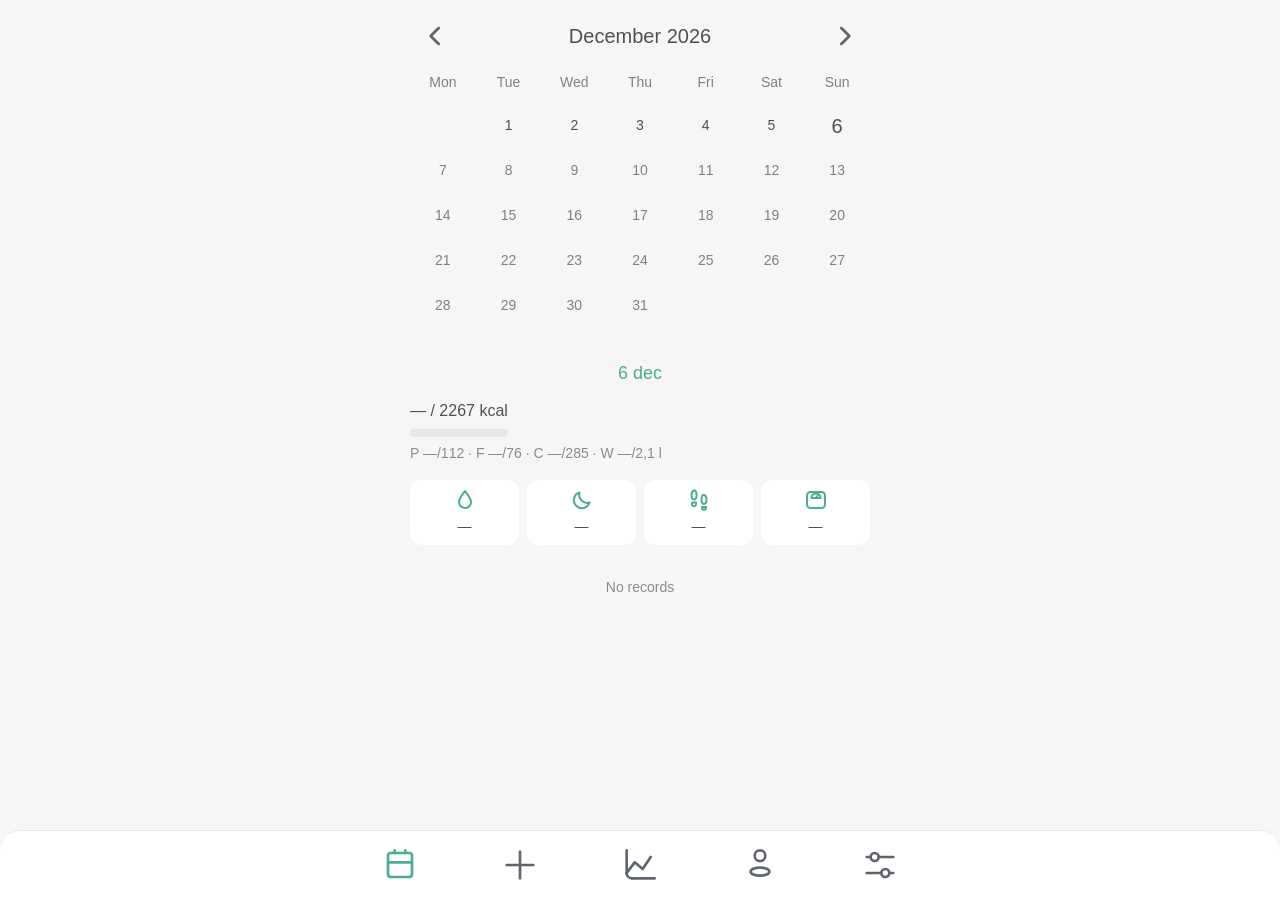
==== index.html @ 3c65315e "save results" ====
<!doctype html>
<html lang="ru">
<head>
    <meta charset="UTF-8"/>
    <meta name="viewport" content="width=device-width, initial-scale=1.0, shrink-to-fit=no, interactive-widget=resizes-content"/>
    <meta name="mobile-web-app-capable" content="yes"/>
    <meta name="theme-color" content="#f7f6f4" media="(prefers-color-scheme: light)"/>
    <meta name="theme-color" content="#2a2a2a" media="(prefers-color-scheme: dark)"/>
    <meta name="msapplication-config" content="none">

    <title data-i18n="appName">Food Diary</title>

    <link rel="manifest" href="manifest.webmanifest"/>
    <link rel="stylesheet" href="style.css"/>

    <link rel="icon" type="image/png" sizes="192x192" href="icons/icon-192.png">
    <link rel="icon" type="image/svg+xml" href="favicon.svg"/>
    <link rel="apple-touch-icon" href="icons/icon-192.png">
</head>
<body>

<!-- ==========================================================================
     ДНЕВНИК
     ========================================================================== -->

<section id="diary-page" class="width-500 safe">
    <div id="calendar"></div>
    <h3 id="chosen-day" class="accent center"></h3>
    <button id="day-summary" data-i18n-aria-label="dayDetails"></button>
    <div id="day-logs"></div>
    <div id="day-meals"></div>
</section>

<!-- ==========================================================================
     ПРИЕМ ПИЩИ
     ========================================================================== -->

<section id="meal-page" class="hidden">
    <div class="scroll">
        <div class="width-500 col gap-20 pad-20 cta-space">
            <header class="row gap-10">
                <button id="meal-date" class="tap" aria-haspopup="dialog" data-i18n-aria-label="selectDate"></button>
                <button id="meal-time" class="tap" aria-haspopup="dialog" data-i18n-aria-label="selectTime"></button>
                <button id="meal-type" class="tap" data-i18n-aria-label="mealTypeLabel"></button>
            </header>

            <div class="input-row">
                <div class="text-field">
                    <textarea id="meal-text" class="input" rows="1" maxlength="200" autocomplete="off"
                              data-i18n-placeholder="parsePlaceholder" data-i18n-aria-label="parsePlaceholder"></textarea>
                    <button id="clear-text" class="clear hidden" data-i18n-aria-label="clear">
                        <svg class="tool"><use href="sprite.svg#close"></use></svg>
                    </button>
                </div>
                <div class="input-actions">
                    <button id="icon-photo" class="icon-button needs-photos" data-i18n-aria-label="photo">
                        <svg class="tool"><use href="sprite.svg#camera"></use></svg>
                    </button>
                    <button id="icon-voice" class="icon-button" data-i18n-aria-label="voice">
                        <svg class="tool"><use href="sprite.svg#mic"></use></svg>
                    </button>
                    <button id="icon-search" class="icon-button" data-i18n-aria-label="search">
                        <svg class="tool"><use href="sprite.svg#search"></use></svg>
                    </button>
                    <button id="icon-star" class="icon-button" data-i18n-aria-label="favorites">
                        <svg class="tool"><use href="sprite.svg#star"></use></svg>
                    </button>
                </div>
                <input id="photo-input" type="file" accept="image/*" capture="environment" hidden>
            </div>
            <div id="meal-photo" class="photo hidden"></div>

            <div id="quick-picks" class="col gap-10"></div>
            <div id="meal-items" class="col gap-10"></div>

            <section id="meal-tags">
                <div class="row add">
                    <h3 data-i18n="tags"></h3>
                    <button id="edit-tags" class="right help small" data-i18n="change"></button>
                </div>
                <div id="tag-buttons" class="chips"></div>
            </section>

            <details id="note-block">
                <summary data-i18n="note"></summary>
                <textarea id="meal-note" class="input" maxlength="280" rows="3"
                          data-i18n-placeholder="notePlaceholder"></textarea>
            </details>

            <button id="meal-delete" class="red hidden" data-i18n="delete"></button>
        </div>
    </div>

    <button id="confirm" class="fab-round" disabled aria-label="">
        <svg><use href="sprite.svg#save"></use></svg>
    </button>
    <button id="cancel" class="fab-close" data-i18n-aria-label="close">
        <svg><use href="sprite.svg#cancel"></use></svg>
    </button>
</section>

<!-- ==========================================================================
     ПРОДУКТ / БЛЮДО / РЕЦЕПТ
     ========================================================================== -->

<section id="dish-page" class="hidden">
    <div class="scroll">
        <div class="width-500 col gap-20 pad-20 cta-space">
            <div class="segment" id="dish-kind" style="--n:3;--i:0">
                <button data-kind="product" class="active" data-i18n="kindProduct"></button>
                <button data-kind="dish" data-i18n="kindDish"></button>
                <button data-kind="recipe" data-i18n="kindRecipe"></button>
            </div>

            <input id="dish-name" class="input" maxlength="80" autocomplete="off"
                   data-i18n-placeholder="dishName" data-i18n-aria-label="dishName">

            <div class="segment" id="dish-basis" style="--n:2;--i:0">
                <button data-basis="100" class="active" data-i18n="per100g"></button>
                <button data-basis="serving" data-i18n="perServing"></button>
            </div>

            <div class="row gap-10">
                <label class="field">
                    <span class="label" data-i18n="servingGrams"></span>
                    <input id="dish-serving-grams" class="input mono" inputmode="numeric" placeholder="100">
                </label>
                <label class="field" id="dish-yield-field">
                    <span class="label" data-i18n="yieldGrams"></span>
                    <input id="dish-yield" class="input mono" inputmode="numeric">
                </label>
            </div>

            <div class="grid-4">
                <label class="field"><span class="label" data-i18n="kcal"></span><input id="dish-kcal" class="input mono" inputmode="decimal"></label>
                <label class="field"><span class="label" data-i18n="protein"></span><input id="dish-protein" class="input mono" inputmode="decimal"></label>
                <label class="field"><span class="label" data-i18n="fat"></span><input id="dish-fat" class="input mono" inputmode="decimal"></label>
                <label class="field"><span class="label" data-i18n="carbs"></span><input id="dish-carbs" class="input mono" inputmode="decimal"></label>
            </div>

            <button id="toggle-micro" class="left accent small"></button>
            <div id="dish-micro" class="col gap-10 hidden">
                <div class="grid-4">
                    <label class="field"><span class="label" data-i18n="fiber"></span><input id="dish-fiber" class="input mono" inputmode="decimal"></label>
                    <label class="field"><span class="label" data-i18n="sugar"></span><input id="dish-sugar" class="input mono" inputmode="decimal"></label>
                    <label class="field"><span class="label" data-i18n="freeSugar"></span><input id="dish-freeSugar" class="input mono" inputmode="decimal"></label>
                    <label class="field"><span class="label" data-i18n="salt"></span><input id="dish-salt" class="input mono" inputmode="decimal"></label>
                    <label class="field"><span class="label" data-i18n="satFat"></span><input id="dish-satFat" class="input mono" inputmode="decimal"></label>
                    <label class="field"><span class="label" data-i18n="transFat"></span><input id="dish-transFat" class="input mono" inputmode="decimal"></label>
                </div>
                <div id="dish-micro-source" class="small help"></div>
                <div class="small help" data-i18n="microPerServing"></div>
                <div id="dish-micro-bars"></div>
            </div>

            <div id="ingredients-block" class="col gap-10">
                <div class="row">
                    <h3 data-i18n="ingredients"></h3>
                    <button id="add-ingredient" class="right small accent" data-i18n="add"></button>
                </div>
                <div id="ingredients-list" class="col gap-10"></div>
                <div class="small help mono" id="ingredients-total"></div>
            </div>

            <div id="dish-tags" class="chips"></div>

            <div class="row gap-10 needs-photos">
                <button id="dish-photo-button" class="tap" data-i18n="photo"></button>
                <div id="dish-photo" class="photo hidden"></div>
                <input id="dish-photo-input" type="file" accept="image/*" hidden>
            </div>

            <button id="dish-archive" class="red hidden" data-i18n="delete"></button>
        </div>
    </div>

    <button id="dish-save" class="fab-primary" data-i18n="save" disabled></button>
    <button id="dish-cancel" class="fab-close" data-i18n-aria-label="cancel">
        <svg><use href="sprite.svg#cancel"></use></svg>
    </button>
</section>

<!-- ==========================================================================
     СТАТИСТИКА
     ========================================================================== -->

<section id="stats-page" class="width-500 pad-20 safe hidden">
    <div id="period">
        <div></div>
        <button data-i="0" data-i18n="day"></button>
        <button class="active" data-i="1" data-i18n="week"></button>
        <button data-i="2" data-i18n="month"></button>
    </div>

    <div id="range">
        <button type="button" data-add="-1" data-i18n-aria-label="previousPeriod">
            <svg><use href="sprite.svg#prev"></use></svg>
        </button>
        <span id="range-label"></span>
        <button type="button" data-add="1" data-i18n-aria-label="nextPeriod">
            <svg><use href="sprite.svg#next"></use></svg>
        </button>
    </div>

    <h2 class="group" data-i18n="overview"></h2>

    <div class="card">
        <h3><span data-i18n="kcal"></span> <span class="value help"></span></h3>
        <div class="chart" id="kcal-chart"></div>
    </div>

    <div class="card">
        <h3 data-i18n="macros"></h3>
        <div class="chart" id="macros-chart"></div>
    </div>

    <div class="card">
        <h3 data-i18n="balance"></h3>
        <div class="chart" id="balance-chart"></div>
    </div>

    <h2 class="group" data-i18n="distribution"></h2>

    <div class="card">
        <h3 data-i18n="mealType"></h3>
        <div class="chart" id="meal-type-chart"></div>
    </div>

    <div class="card">
        <h3 data-i18n="water"></h3>
        <div class="chart" id="water-chart"></div>
    </div>

    <div class="card">
        <h3 data-i18n="tagsKcal"></h3>
        <div class="chart" id="tags-kcal-chart"></div>
    </div>

    <div class="card">
        <h3 data-i18n="weekday"></h3>
        <div id="weekday-chart" class="col gap-10">
            <div class="small help" data-i18n="mealsCount"></div>
            <div class="chart" id="weekday-count"></div>
            <div class="small help" data-i18n="avgKcal"></div>
            <div class="chart" id="weekday-kcal"></div>
        </div>
    </div>

    <h2 class="group" data-i18n="quality"></h2>

    <div class="card">
        <h3><span data-i18n="health"></span> <span class="value help"></span></h3>
        <div class="chart" id="health-chart"></div>
    </div>

    <div class="card">
        <h3 data-i18n="streak"></h3>
        <div class="chart" id="streak-chart"></div>
    </div>

    <div class="card">
        <h3 data-i18n="nutrients"></h3>
        <div class="segment small-segment" id="nutrient-mode" style="--n:2;--i:0">
            <button data-mode="sum" class="active" data-i18n="sumMode"></button>
            <button data-mode="pct" data-i18n="percentMode"></button>
        </div>
        <div id="nutrient-chart" class="col gap-10">
            <div class="small help" data-i18n="fiber"></div>
            <div class="chart" id="nutrient-fiber"></div>
            <div class="small help" data-i18n="sugar"></div>
            <div class="chart" id="nutrient-sugar"></div>
            <div class="small help" data-i18n="salt"></div>
            <div class="chart" id="nutrient-salt"></div>
            <div class="small help" data-i18n="satFat"></div>
            <div class="chart" id="nutrient-satFat"></div>
        </div>
    </div>

    <h2 class="group" data-i18n="links"></h2>

    <div class="card">
        <h3><span data-i18n="weight"></span> <span class="value help"></span></h3>
        <div class="chart" id="weight-chart"></div>
    </div>

    <div class="card">
        <h3 data-i18n="weightVsKcal"></h3>
        <div class="segment small-segment" id="lag" style="--n:3;--i:0">
            <button data-lag="0" class="active" data-i18n="lag0"></button>
            <button data-lag="1" data-i18n="lag1"></button>
            <button data-lag="2" data-i18n="lag2"></button>
        </div>
        <div class="chart" id="weight-kcal-scatter"></div>
    </div>

    <div class="card">
        <h3 data-i18n="triggers"></h3>
        <div class="row gap-10">
            <div class="segment small-segment" id="trigger-x" style="--n:2;--i:0">
                <button data-x="sleep" class="active" data-i18n="xSleep"></button>
                <button data-x="steps" data-i18n="xSteps"></button>
            </div>
            <div class="segment small-segment" id="trigger-y" style="--n:2;--i:0">
                <button data-y="kcal" class="active" data-i18n="yKcal"></button>
                <button data-y="sugar" data-i18n="ySugar"></button>
            </div>
        </div>
        <div class="chart" id="trigger-scatter"></div>
    </div>

    <h2 class="group" data-i18n="rhythm"></h2>

    <div class="card">
        <h3 data-i18n="heatmap"></h3>
        <div class="chart" id="hour-heatmap"></div>
    </div>

    <h2 class="group" data-i18n="micro"></h2>

    <div class="card">
        <h3 data-i18n="micro"></h3>
        <div class="segment small-segment" id="micro-mode" style="--n:2;--i:0">
            <button data-mode="radar" class="active" data-i18n="radarMode"></button>
            <button data-mode="bars" data-i18n="barsMode"></button>
        </div>
        <div class="chart" id="micro-chart"></div>
    </div>
</section>

<!-- ==========================================================================
     ПРОФИЛЬ
     ========================================================================== -->

<section id="person-page" class="width-500 safe hidden">
    <br/>

    <button id="person" data-i18n-aria-label="person">
        <svg class="icon"><use href="sprite.svg#person"></use></svg>
        <span class="row gap-10"></span>
    </button>

    <div class="pad-20">
        <h3 data-i18n="goals"></h3>
        <div id="goals" class="col gap-8 small"></div>
    </div>
</section>

<section id="settings-page" class="width-500 safe hidden">
    <br/>
    <div class="pad-20">
        <h3 data-i18n="settings">Настройки</h3>
    </div>

    <a href="https://pay.cloudtips.ru/p/9e3a23d6" target="_blank" rel="noopener">
        <svg class="icon"><use href="sprite.svg#heart"></use></svg>
        <span data-i18n="support"></span>
    </a>

    <a href="mailto:yuzhakov.gleb@gmail.com?subject=FoodDiary">
        <svg class="icon"><use href="sprite.svg#chat"></use></svg>
        <span data-i18n="mailTo"></span>
    </a>

    <a href="privacy.html" target="_blank">
        <svg class="icon"><use href="sprite.svg#shield"></use></svg>
        <span data-i18n="privacy"></span>
    </a>

    <button id="export">
        <svg class="icon"><use href="sprite.svg#download"></use></svg>
        <span data-i18n="exportData"></span>
    </button>

    <button id="import">
        <svg class="icon"><use href="sprite.svg#upload"></use></svg>
        <span data-i18n="importData"></span>
    </button>
    <input id="import-input" type="file" accept="application/json,.json" hidden>

    <button id="reset">
        <svg class="icon"><use href="sprite.svg#reset"></use></svg>
        <span data-i18n="reset"></span>
    </button>
</section>

<!-- ==========================================================================
     ШТОРКИ
     ========================================================================== -->

<div id="overlay"></div>

<div id="search-sheet" class="sheet tall" role="dialog" aria-modal="true" data-i18n-aria-label="search">
    <div class="text-field">
        <input id="search-input" class="input" type="text" autocomplete="off" enterkeyhint="search"
               data-i18n-placeholder="searchPlaceholder" data-i18n-aria-label="search">
        <button id="search-clear" class="clear" data-i18n-aria-label="clear">
            <svg class="tool"><use href="sprite.svg#close"></use></svg>
        </button>
    </div>
    <div id="search-tabs" class="chips scroll-x"></div>
    <div id="search-results" class="sheet-scroll"></div>
    <footer>
        <button id="search-create" class="accent left"></button>
        <button id="search-cancel" class="right" data-i18n="cancel"></button>
    </footer>
</div>

<div id="portion-sheet" class="sheet" role="dialog" aria-modal="true" data-i18n-aria-label="portion">
    <h3 id="portion-title" class="center"></h3>
    <div id="portion-note" class="small red center"></div>
    <div class="big-field">
        <input id="portion-grams" class="mono" inputmode="numeric" autocomplete="off" data-i18n-aria-label="grams">
        <span data-i18n="g"></span>
    </div>
    <div id="portion-quick" class="chips center"></div>
    <div id="portion-info" class="col gap-8"></div>
    <div class="chips center">
        <button id="portion-replace" class="tap" data-i18n="replaceProduct"></button>
        <button id="portion-create" class="tap" data-i18n="createProduct"></button>
        <button id="portion-delete" class="tap red" data-i18n="delete"></button>
    </div>
    <button id="portion-confirm-item" class="tap wide" data-i18n="confirmItem"></button>
    <footer>
        <button id="portion-confirm" class="accent right" data-i18n="save"></button>
    </footer>
</div>

<div id="tags-sheet" class="sheet" role="dialog" aria-modal="true" data-i18n-aria-label="tags">
    <div class="row">
        <input id="tag" type="text" class="input" maxlength="24" autocomplete="off"
               data-i18n-placeholder="newTag" data-i18n-aria-label="newTag">
        <button id="create-tag" class="small accent pad-10" data-i18n="add"></button>
    </div>

    <div data-i18n="tagActions" class="small help pad-10"></div>
    <div id="tag-actions" class="chips"></div>

    <footer>
        <button id="close-tags" class="right" data-i18n="cancel"></button>
        <button id="apply-tags" class="accent">OK</button>
    </footer>
</div>

<div id="when-picker" class="sheet" role="dialog" aria-modal="true" data-i18n-aria-label="selectTime">
    <header id="watch">
        <button id="day" class="tap"></button>
        <button id="hour" class="tap"></button>

        <svg id="colon" viewBox="0 0 6 24" width="6" height="24" aria-hidden="true">
            <circle cx="3" cy="8" r="1" stroke="var(--text)" fill="none"/>
            <circle cx="3" cy="16" r="1" stroke="var(--text)" fill="none"/>
        </svg>

        <button id="minute" class="tap"></button>
    </header>

    <div id="clock">
        <div id="white"></div>
        <div id="black"></div>
        <div id="center"></div>
        <div id="line"></div>
        <div id="hand"></div>
    </div>

    <div id="when-calendar">
        <div class="days"></div>
        <div class="days" id="when-days"></div>
    </div>

    <footer>
        <button id="when-prev" data-i18n-aria-label="previous">
            <svg><use href="sprite.svg#prev"></use></svg>
        </button>

        <button id="when-next" data-i18n-aria-label="next">
            <svg><use href="sprite.svg#next"></use></svg>
        </button>

        <button id="close-when" class="right" data-i18n="cancel"></button>
        <button id="apply-when" class="accent">OK</button>
    </footer>
</div>

<div id="person-picker" class="sheet" role="dialog" aria-modal="true" data-i18n-aria-label="person">
    <form id="profile" novalidate autocomplete="off" onsubmit="return false">
        <div class="row gap-15">
            <div class="field grow">
                <label class="label" for="birthdate" data-i18n="birthdate"></label>
                <input class="input mono" id="birthdate" name="birthdate" type="text" inputmode="numeric"
                       autocomplete="off" autocapitalize="off" placeholder="31.12.2000" spellcheck="false" maxlength="10">
            </div>
            <div class="field grow">
                <label class="label" data-i18n="sex"></label>
                <div class="segment" id="sex" style="--n:2;--i:0">
                    <button type="button" data-sex="female" class="active" data-i18n="female"></button>
                    <button type="button" data-sex="male" data-i18n="male"></button>
                </div>
            </div>
        </div>

        <div class="row gap-15">
            <div class="field grow">
                <label class="label" for="height" data-i18n="height"></label>
                <div class="unit-field">
                    <input class="input mono" id="height" type="text" inputmode="numeric" placeholder="175" maxlength="3">
                    <span class="unit" data-i18n="cm"></span>
                </div>
            </div>
            <div class="field grow">
                <label class="label" for="weight" data-i18n="weight"></label>
                <div class="unit-field">
                    <input class="input mono" id="weight" type="text" inputmode="decimal" placeholder="70" maxlength="5">
                    <span class="unit" data-i18n="kg"></span>
                </div>
            </div>
        </div>

        <div class="field">
            <label class="label" data-i18n="activity"></label>
            <div class="segment" id="activity" style="--n:5;--i:1">
                <button type="button" data-activity="1.2" data-i18n="activityLevels.0"></button>
                <button type="button" data-activity="1.375" class="active" data-i18n="activityLevels.1"></button>
                <button type="button" data-activity="1.55" data-i18n="activityLevels.2"></button>
                <button type="button" data-activity="1.725" data-i18n="activityLevels.3"></button>
                <button type="button" data-activity="1.9" data-i18n="activityLevels.4"></button>
            </div>
        </div>

        <div class="field">
            <label class="label" data-i18n="goal"></label>
            <div class="segment" id="goal" style="--n:3;--i:1">
                <button type="button" data-goal="lose" data-i18n="lose"></button>
                <button type="button" data-goal="maintain" class="active" data-i18n="maintain"></button>
                <button type="button" data-goal="gain" data-i18n="gain"></button>
            </div>
        </div>
    </form>

    <footer>
        <button id="close-person" class="right" data-i18n="cancel"></button>
        <button id="apply-person" class="accent">OK</button>
    </footer>
</div>

<div id="stats-sheet" class="sheet tall" role="dialog" aria-modal="true" data-i18n-aria-label="dayDetails">
    <h3 id="stats-sheet-title" class="center"></h3>
    <div class="sheet-scroll col gap-20">
        <div id="day-rings"></div>
        <div>
            <h3 data-i18n="micronutrients"></h3>
            <div id="day-micro" class="h-list"></div>
        </div>
        <div>
            <h3 data-i18n="mealsTitle"></h3>
            <div id="day-meal-shares" class="col gap-8"></div>
        </div>
    </div>
</div>

<div id="log-sheet" class="sheet" role="dialog" aria-modal="true">
    <h3 id="log-title" class="center"></h3>
    <div class="big-field">
        <input id="log-value" class="mono" inputmode="decimal" autocomplete="off" data-i18n-aria-label="value">
        <span id="log-unit"></span>
    </div>
    <div id="log-quick" class="chips center"></div>
    <footer>
        <button id="close-log" class="right" data-i18n="cancel"></button>
        <button id="apply-log" class="accent">OK</button>
    </footer>
</div>

<div class="hidden">
    <div id="calendars"></div>
</div>

<nav id="nav-bar" data-i18n-aria-label="mainNavigation">
    <div id="nav">
        <button id="nav-diary" data-page="diary" class="pad-10 active" data-i18n-aria-label="diary" aria-current="page">
            <svg><use href="sprite.svg#diary"></use></svg>
        </button>

        <button id="add-meal" data-page="meal" class="pad-10" data-i18n-aria-label="addMeal">
            <svg><use href="sprite.svg#plus"></use></svg>
        </button>

        <button id="nav-stats" data-page="stats" class="pad-10" data-i18n-aria-label="stats">
            <svg><use href="sprite.svg#stats"></use></svg>
        </button>

        <button id="nav-person" data-page="person" class="pad-10" data-i18n-aria-label="person">
            <svg><use href="sprite.svg#person"></use></svg>
        </button>

        <button id="nav-settings" data-page="settings" class="pad-10" data-i18n-aria-label="settings">
            <svg><use href="sprite.svg#settings"></use></svg>
        </button>
    </div>
</nav>

<div id="modal" hidden>
    <div class="dialog" role="dialog" aria-modal="true">
        <p id="question"></p>
        <div class="actions">
            <button id="modal-yes"></button>
            <button id="modal-no" data-i18n="no"></button>
        </div>
    </div>
</div>

<div id="chart-tip" role="tooltip" hidden></div>

<script>window.PHOTO_API_URL = '';</script>
<script src="foods.js"></script>
<script src="data.js"></script>
<script src="script.js"></script>

<script>
    if (navigator.serviceWorker) {
        // Перезагрузка только при обновлении, а не при первой установке
        const hadController = !!navigator.serviceWorker.controller;
        navigator.serviceWorker
            .register("sw.js", {
                scope: "./",
                updateViaCache: "none"
            })
            .then((reg) => {
                reg.update();
                if (reg.waiting) {
                    reg.waiting.postMessage("skipWaiting");
                }
                navigator.serviceWorker.addEventListener(
                    "controllerchange",
                    () => hadController && window.location.reload()
                );
            });
    }
</script>

</body>
</html>
---- style.css ----
/* ==========================================================================
   1. ПЕРЕМЕННЫЕ
   ========================================================================== */

:root {
  --bg: #f7f6f4;
  --text: #4d5156;
  --head: white;
  --icon: #5f646e;
  --line: #e7e7e7;
  --fade: #f2f1ef;
  --help: #8b8b8b;

  --green: #4aaf8c;
  --blue: #7a82da;
  --red: #c97b72;
  --yellow: #c9a84c;

  --accent: #4aaf8c;
  --radius: 12px;

  /* Категориальная палитра графиков (проверена валидатором) */
  --c1: #c9a84c;
  --c2: #7a82da;
  --c3: #4aaf8c;
  --c4: #d0675a;

  --macro-kcal: var(--accent);
  --macro-p: var(--c1);
  --macro-f: var(--c2);
  --macro-c: var(--c3);

  --health-low: #d0675a;
  --health-mid: #c9a84c;
  --health-high: #4aaf8c;

  /* Состояния */
  --count: 0;
  --total: 1;
}

@media (prefers-color-scheme: dark) {
  :root {
    --bg: #2a2a2a;
    --text: #c8c8c8;
    --head: #333333;
    --icon: #bcb6a6;
    --line: #444444;
    --fade: #2d2d2d;
    --help: #838282;

    --accent: #c9a84c;

    --c1: #a88a36;
    --c2: #7a82da;
    --c3: #3d9a78;
    --c4: #d0675a;

    --health-low: #d0675a;
    --health-mid: #a88a36;
    --health-high: #3d9a78;
  }
}

/* ==========================================================================
   2. СБРОС И БАЗА
   ========================================================================== */

* {
  margin: 0;
  padding: 0;
  box-sizing: border-box;
  border: none;
  font-family:
    -apple-system, BlinkMacSystemFont, "Segoe UI", Roboto, Helvetica, Arial,
    sans-serif;
  font-size: 18px;
  font-weight: 400;
  line-height: 1.5;
  color: var(--text);
  user-select: none;
  -webkit-tap-highlight-color: transparent;
}

html,
body {
  margin: 0;
  padding: 0;
  min-height: 100%;
  background: var(--bg);
  color: var(--text);
  overscroll-behavior: none;
  touch-action: pan-y;
}

button,
input,
textarea {
  font: inherit;
  background-color: inherit;
}

button {
  border: 0;
  line-height: 0;
  background: none;
  color: inherit;
  cursor: pointer;
  -webkit-tap-highlight-color: transparent;
}

button:disabled {
  cursor: default;
}

a,
li {
  cursor: pointer;
}

a {
  outline: none;
  text-decoration: none;
}

svg {
  background: transparent;
  stroke-width: 2;
  fill: none;
  stroke-linecap: round;
  stroke-linejoin: round;
  stroke: var(--icon);
  cursor: pointer;
}

input {
  padding: 10px;
}

input,
select,
textarea {
  width: fit-content;
  outline: none;
  vertical-align: middle;
  user-select: text;
}

:focus-visible {
  outline: 2px solid var(--accent);
  outline-offset: 2px;
}

/* ==========================================================================
   3. УТИЛИТЫ
   ========================================================================== */

.hidden {
  display: none !important;
}

body:not(.photos) .needs-photos {
  display: none !important;
}

/* Типографика */
.gray {
  color: gray;
}
.small {
  font-size: 14px;
}
.big {
  font-size: 20px !important;
}
.mono {
  font-variant-numeric: tabular-nums;
}
.accent {
  color: var(--accent);
}
.help {
  color: var(--help);
}
.red {
  color: var(--red);
  border-color: var(--red);
  stroke: var(--red);
}

.small * {
  font-size: inherit;
}

/* Выравнивание */
.center {
  align-content: center;
  text-align: center;
  justify-content: center;
}

.left {
  text-align: left;
}
.right {
  margin-left: auto;
}
.grow {
  flex: 1;
  min-width: 0;
}

/* Раскладка */
.col {
  display: flex;
  flex-direction: column;
}

.row {
  display: flex;
  flex-direction: row;
  align-items: center;
  width: 100%;
}

.between {
  justify-content: space-between;
}

/* Отступы / зазоры */
.gap-8 {
  gap: 8px;
}
.gap-10 {
  gap: 10px;
}
.gap-15 {
  gap: 15px;
}
.gap-20 {
  gap: 20px;
}

.pad-10 {
  padding: 10px;
}
.pad-20 {
  padding: 20px;
}

.safe {
  padding-bottom: calc(78px + env(safe-area-inset-bottom));
}

.cta-space {
  padding-bottom: calc(100px + env(safe-area-inset-bottom));
}

/* Контейнеры */
.width-500 {
  max-width: 500px;
  width: 100%;
  margin: 0 auto;
  position: relative;
}

/* Инлайновые метки (счетчики на иконках) */
small {
  position: absolute;
  top: -3px;
  right: -3px;
  font-size: 12px;
  color: gray;
}

i {
  position: absolute;
  left: 50%;
  top: 50%;
  transform: translate(-50%, -50%);
  border-radius: 50%;
  opacity: 0.7;
  z-index: 0;
}

/* ==========================================================================
   4. ОБЩИЕ КОМПОНЕНТЫ
   ========================================================================== */

/* Иконки */
button svg {
  width: 32px;
  min-width: 32px;
  height: 32px;
}

button svg.tool,
.tool {
  width: 24px;
  min-width: 24px;
  height: 24px;
}
.icon {
  width: 30px;
  min-width: 30px;
  height: 30px;
  stroke: gray;
}

.icon-button {
  padding: 8px;
  border-radius: 50%;
}

.starred {
  fill: var(--yellow);
  stroke: var(--yellow);
}

/* Кнопки-таблетки */
.tap {
  padding: 0 12px;
  min-height: 50px;
  border-radius: 20px;
  vertical-align: middle;
  line-height: 1.3;
  color: var(--accent);
  border: 2px solid var(--accent);
}

.tap * {
  color: inherit;
}

.tap.selected {
  background: var(--accent);
  color: var(--bg);
}

.tap.selected .help {
  color: var(--bg);
  opacity: 0.8;
}

.tap.red {
  color: var(--red);
  border-color: var(--red);
}

.tap.wide {
  width: 100%;
}

.chip {
  min-height: 38px;
  border-radius: 19px;
  font-size: 15px;
}

.chip span {
  font-size: 13px;
  margin-left: 4px;
}

.chips {
  display: flex;
  flex-wrap: wrap;
  gap: 8px;
}

.chips.center {
  justify-content: center;
}

.scroll-x {
  flex-wrap: nowrap;
  overflow-x: auto;
  scrollbar-width: none;
}

.scroll-x::-webkit-scrollbar {
  display: none;
}
.scroll-x > * {
  flex: 0 0 auto;
}

/* Сегмент */
.segment {
  position: relative;
  display: grid;
  grid-template-columns: repeat(var(--n), minmax(0, 1fr));
  gap: 4px;
  padding: 4px;
  background: var(--head);
  border-radius: var(--radius);
  --n: 2;
  --i: 0;
}

.segment::before {
  content: "";
  position: absolute;
  inset: 4px auto 4px 4px;
  width: calc((100% - 8px - (var(--n) - 1) * 4px) / var(--n));
  border-radius: 9px;
  background: var(--accent);
  transform: translateX(calc(var(--i) * (100% + 4px)));
  transition: transform 0.25s;
}

.segment button {
  position: relative;
  z-index: 1;
  flex: 1;
  min-width: 0;
  min-height: 40px;
  padding: 0 4px;
  border-radius: 9px;
  font-size: 15px;
  line-height: 1.2;
  white-space: nowrap;
  overflow: hidden;
  text-overflow: ellipsis;
  transition: color 0.25s;
}

.segment button.active {
  color: var(--bg);
}

.small-segment {
  width: fit-content;
  max-width: 100%;
  margin-bottom: 10px;
  grid-template-columns: repeat(var(--n), 1fr);
}

.small-segment button {
  min-height: 32px;
  padding: 0 12px;
  font-size: 13px;
}

/* Заголовки */
h2 {
  width: 100%;
  padding: 10px 20px;
  font-size: 20px;
  justify-content: space-between;
}

h2 button {
  padding: 10px;
}
h3 {
  width: 100%;
}

/* Скролл-контейнер */
.scroll {
  display: flex;
  flex: 1;
  overflow-y: auto;
  scrollbar-width: none;
  -ms-overflow-style: none;
}

.scroll::-webkit-scrollbar {
  width: 0;
  height: 0;
}

/* Поля ввода */
.field {
  display: flex;
  flex-direction: column;
  gap: 4px;
  min-width: 0;
  flex: 1;
}

.label {
  font-size: 13px;
  color: var(--help);
}

.input {
  width: 100%;
  min-height: 48px;
  padding: 12px 14px;
  border: 1px solid var(--line);
  border-radius: var(--radius);
  background: var(--head);
  color: var(--text);
  font: inherit;
  outline: 0;
}

.input::placeholder {
  color: var(--help);
}
.input:focus {
  border-color: var(--accent);
}
.input[readonly]:not(:focus) {
  cursor: default;
}

.grid-4 .input,
.field .input.mono {
  font-size: 16px;
}

.text-field {
  position: relative;
  flex: 1;
  min-width: 0;
}

.text-field .input {
  padding-right: 40px;
}
.sheet .text-field {
  flex: none;
}

.clear {
  position: absolute;
  top: 50%;
  right: 6px;
  transform: translateY(-50%);
  padding: 6px;
}

.clear svg {
  stroke: var(--help);
}

.unit-field {
  position: relative;
}
.unit-field .input {
  padding-right: 40px;
}

.unit {
  position: absolute;
  top: 50%;
  right: 14px;
  transform: translateY(-50%);
  color: var(--help);
  font-size: 15px;
  pointer-events: none;
}

textarea.input {
  resize: vertical;
  font-size: 16px;
  margin-top: 10px;
}

.grid-4 {
  display: grid;
  grid-template-columns: repeat(4, 1fr);
  align-items: end;
  gap: 10px;
}

.big-field {
  display: flex;
  align-items: baseline;
  justify-content: center;
  gap: 8px;
}

.big-field input {
  width: 170px;
  padding: 4px;
  font-size: 44px;
  text-align: center;
  border-bottom: 2px solid var(--line);
}

.big-field input:focus {
  border-color: var(--accent);
}
.big-field span {
  color: var(--help);
}

/* Полоса полезности */
.healthbar {
  position: relative;
  height: 4px;
  width: 100%;
  border-radius: 2px;
  background: var(--line);
  overflow: hidden;
}

.healthbar::after {
  content: "";
  position: absolute;
  inset: 0 auto 0 0;
  width: calc(var(--score) * 1%);
  border-radius: 2px;
  background: var(--color);
}

/* Фото */
.photo {
  position: relative;
  width: 96px;
  height: 96px;
}

.photo img,
.photo-stub {
  width: 96px;
  height: 96px;
  object-fit: cover;
  border-radius: var(--radius);
  background: var(--fade);
}

.photo-stub {
  display: grid;
  place-items: center;
}

.photo-remove {
  position: absolute;
  top: -8px;
  right: -8px;
  width: 30px;
  height: 30px;
  border-radius: 50%;
  background: var(--head);
  border: 1px solid var(--line);
  display: grid;
  place-items: center;
}

.photo-remove svg {
  width: 16px;
  min-width: 16px;
  height: 16px;
}

/* CTA и закрытие */
.fab-primary {
  position: fixed;
  left: 50%;
  bottom: calc(14px + env(safe-area-inset-bottom));
  z-index: 2;
  width: min(460px, calc(100% - 40px));
  min-height: 52px;
  padding: 0 20px;
  transform: translateX(-50%);
  border-radius: 26px;
  background: var(--accent);
  color: var(--bg);
  font-size: 17px;
  line-height: 1.2;
  box-shadow: 0 4px 14px rgba(0, 0, 0, 0.12);
}

.fab-primary:disabled {
  opacity: 0.35;
  box-shadow: none;
}

.fab-round {
  position: fixed;
  right: 14px;
  bottom: calc(14px + env(safe-area-inset-bottom));
  z-index: 2;
  width: 56px;
  height: 56px;
  border-radius: 50%;
  background: rgba(128, 128, 128, 0.55);
  color: var(--bg);
  display: grid;
  place-items: center;
  box-shadow: 0 4px 14px rgba(0, 0, 0, 0.12);
}

.fab-round svg {
  width: 28px;
  height: 28px;
  stroke: var(--bg);
  stroke-width: 3;
}

.fab-round:disabled {
  opacity: 0.35;
  box-shadow: none;
}

.fab-close {
  position: fixed;
  top: 8px;
  right: 8px;
  z-index: 2;
  width: 50px;
  height: 50px;
  border-radius: 50%;
}

.fab-close svg {
  width: 24px;
  height: 24px;
  stroke-width: 3;
  stroke: var(--help);
}

/* Детали */
details summary {
  cursor: pointer;
  color: var(--help);
  font-size: 15px;
  list-style: none;
}

details summary::-webkit-details-marker {
  display: none;
}
details summary::before {
  content: "+ ";
}
details[open] summary::before {
  content: "− ";
}

/* ==========================================================================
   5. НИЖНЯЯ НАВИГАЦИЯ
   ========================================================================== */

nav {
  position: fixed;
  bottom: 0;
  width: 100%;
  height: calc(70px + env(safe-area-inset-bottom));
  padding: 8px max(12px, env(safe-area-inset-left))
    calc(8px + env(safe-area-inset-bottom));
  background: var(--head);
  border-radius: 20px 20px 0 0;
  border-top: 1px solid var(--line);
  backdrop-filter: blur(16px);
  z-index: 1;
}

nav > div {
  display: grid;
  grid-template-columns: repeat(5, 1fr);
  max-width: 600px;
  margin: 0 auto;
}

nav > div > button {
  padding: 10px;
}
.active > svg {
  stroke: var(--accent);
}

/* ==========================================================================
   6. ДНЕВНИК
   ========================================================================== */

#calendar {
  width: 100%;
  touch-action: pan-y;
  overflow-x: clip;
  overflow-y: visible;
}

#calendar h2 {
  text-align: center;
}

.calendar {
  height: 360px;
}

#calendars {
  display: flex;
  justify-content: space-between;
  gap: 30px;
  width: calc(300% + 60px);
  overflow-x: clip;
  overflow-y: visible;
  touch-action: pan-y;
  transition: none;
}

#calendars > div {
  flex: 0 0 var(--width);
  width: var(--width);
}

.days {
  display: grid;
  grid-template-columns: repeat(7, 1fr);
  justify-items: center;
  text-align: center;
  padding: 0 20px;
}

.days span {
  position: relative;
  z-index: 1;
  font-size: 14px;
}

.days > span {
  padding-bottom: 10px;
  color: gray;
}

.days > button {
  height: 45px;
  aspect-ratio: 1;
  padding: 5px;
  background: transparent;
  border-radius: 50%;
  position: relative;
  line-height: 1;
}

.days > button > span {
  position: relative;
  z-index: 1;
  font-size: 14px;
}

.days > button > small {
  top: auto;
  right: auto;
  bottom: -5px;
  left: 50%;
  z-index: 1;
  transform: translateX(-50%);
  font-size: 9px;
  color: var(--help);
}

.today {
  color: var(--accent);
}
.future {
  color: gray;
}

.days .selected {
  background: var(--accent) !important;
  color: var(--bg);
}

.empty {
  pointer-events: none;
  padding: 24px 0;
  text-align: center;
  color: var(--help);
  font-size: 13px;
}

/* Сводка дня */
#day-summary {
  display: flex;
  flex-direction: column;
  gap: 6px;
  width: 100%;
  padding: 12px 20px;
  line-height: 1.3;
  text-align: center;
}

.kcal-bar {
  display: flex;
  flex-direction: column-reverse;
  gap: 6px;
}

.kcal-bar .bar {
  height: 8px;
  border-radius: 4px;
  background: linear-gradient(
    to right,
    var(--accent) calc(var(--fill) * 100%),
    var(--line) calc(var(--fill) * 100%)
  );
}

.kcal-bar.over .bar {
  background: var(--red);
}

.kcal-bar .labels {
  font-size: 16px;
}

/* Журналы дня */
#day-logs {
  display: grid;
  grid-template-columns: repeat(4, 1fr);
  gap: 8px;
  padding: 4px 20px 12px;
}

.log-chip {
  display: flex;
  flex-direction: column;
  align-items: center;
  gap: 4px;
  padding: 8px 4px;
  border-radius: var(--radius);
  background: var(--head);
  line-height: 1.2;
}

.log-chip svg {
  stroke: var(--accent);
}

/* Список приемов */
#day-meals {
  display: flex;
  flex-direction: column;
}

.meal {
  display: flex;
  flex-direction: column;
  gap: 4px;
  width: 100%;
  padding: 12px 20px;
  text-align: left;
  line-height: 1.3;
  border-top: 1px solid var(--line);
}

.meal .row svg {
  stroke: var(--help);
}
.meal .items {
  overflow: hidden;
  text-overflow: ellipsis;
  white-space: nowrap;
}

.tags {
  display: flex;
  flex-wrap: wrap;
  column-gap: 10px;
}

/* ==========================================================================
   7. ПРИЕМ ПИЩИ И ПРОДУКТ
   ========================================================================== */

#meal-page,
#dish-page {
  min-height: 100dvh;
}

#meal-page header {
  padding-right: 50px;
}

#dish-kind {
  width: calc(100% - 48px);
}

#meal-page header .tap {
  font-size: 16px;
  min-height: 44px;
}

.input-row {
  display: flex;
  flex-direction: column;
  gap: 4px;
}

.input-actions {
  display: flex;
  justify-content: flex-end;
  gap: 2px;
}

#meal-text {
  resize: none;
  overflow: hidden;
  margin-top: 0;
  field-sizing: content;
}

.micro-chips {
  display: flex;
  flex-wrap: wrap;
  justify-content: center;
  gap: 4px;
}

.micro-chip {
  padding: 2px 8px;
  border-radius: 999px;
  background: var(--head);
  border: 1px solid var(--line);
  font-size: 13px;
  color: var(--text);
}

#icon-voice.listening svg {
  stroke: var(--red);
  animation: pulse 1s infinite;
}

@keyframes pulse {
  50% {
    opacity: 0.4;
  }
}

/* Карточки позиций */
.card-item {
  display: flex;
  flex-direction: column;
  gap: 6px;
  padding: 12px 14px;
  border-radius: var(--radius);
  background: var(--head);
  cursor: pointer;
  transition: box-shadow 0.2s;
}

.card-item .name {
  flex: 1;
  min-width: 0;
  overflow: hidden;
  text-overflow: ellipsis;
  white-space: nowrap;
}

.card-item.bad {
  box-shadow: inset 0 0 0 2px var(--red);
}
.card-item.flash {
  animation: flash 1s;
}

@keyframes flash {
  30% {
    box-shadow: inset 0 0 0 4px var(--red);
    background: var(--fade);
  }
}

.dot {
  width: 10px;
  min-width: 10px;
  height: 10px;
  border-radius: 50%;
  background: var(--dot);
}

.total {
  text-align: right;
  color: var(--help);
}

/* Теги */
.add {
  height: 32px;
  margin-bottom: 10px;
}

#edit-tags {
  line-height: 1.3;
}

/* Ингредиенты */
.ingredient {
  padding: 4px 0;
}

.ingredient .grams-input {
  width: 76px;
  min-height: 40px;
  padding: 6px 8px;
  text-align: right;
}

.ingredient .kcal {
  width: 72px;
  text-align: right;
}

#toggle-micro,
#add-ingredient,
#meal-delete,
#dish-archive {
  line-height: 1.3;
  padding: 6px 0;
}

#meal-delete,
#dish-archive {
  padding: 20px;
}

#dish-micro-bars .h-list {
  gap: 8px;
}

/* ==========================================================================
   8. НИЖНИЕ ШТОРКИ
   ========================================================================== */

.sheet {
  position: fixed;
  bottom: 0;
  left: 50%;
  z-index: 11;
  display: flex;
  flex-direction: column;
  gap: 12px;
  width: 100%;
  max-width: 560px;
  max-height: 90dvh;
  padding: 20px 16px max(10px, env(safe-area-inset-bottom));
  background: var(--bg);
  border-top: 1px solid var(--line);
  border-radius: 20px 20px 0 0;
  transform: translate(-50%, 100%);
  transition: transform 220ms;
  visibility: hidden;
}

.sheet.open {
  transform: translate(-50%, 0);
  visibility: visible;
}

.sheet.tall {
  height: 85dvh;
}

.sheet-scroll {
  flex: 1;
  min-height: 0;
  overflow-y: auto;
}

.sheet footer {
  display: flex;
  align-items: center;
  width: 100%;
}

.sheet footer button {
  padding: 14px 20px 18px;
  background: transparent;
  font-size: 16px;
  line-height: 1.2;
}

.sheet footer button.left {
  padding-left: 4px;
}

/* Поиск */
.result {
  display: flex;
  align-items: center;
  gap: 6px;
  padding: 10px 4px;
  border-bottom: 1px solid var(--line);
  cursor: pointer;
  line-height: 1.3;
}

.result .healthbar {
  margin-top: 6px;
  max-width: 160px;
}

/* Порция */
#portion-sheet h3 {
  padding-right: 0;
}

/* Теги */
#tag-actions {
  padding: 0 0 10px;
}

#create-tag {
  line-height: 1.2;
}

/* Пикер даты/времени */
#when-picker {
  height: 400px;
  align-items: center;
  font-variant-numeric: tabular-nums;
}

#when-prev,
#when-next {
  padding: 5px 10px;
}

#when-picker .days > button {
  height: 40px;
  font-size: 14px;
}

#when-calendar {
  width: 100%;
  max-width: 420px;
}

#watch {
  display: flex;
  align-items: center;
  gap: 10px;
  padding-bottom: 6px;
}

#watch button {
  font-size: 24px;
  line-height: 1;
  min-height: 44px;
}

#watch .selected {
  background: var(--accent);
  color: var(--bg);
}

#clock {
  position: relative;
  flex: 0 0 250px;
  width: 250px;
  height: 250px;
  background: var(--fade);
  border-radius: 50%;
  touch-action: none;
}

.tick {
  position: absolute;
  font: 14px sans-serif;
  transform: translate(-50%, -50%);
}

#white {
  position: absolute;
  inset: 0;
  z-index: 3;
  clip-path: circle(16px at 50% 50%);
  pointer-events: none;
}

#white .tick {
  color: var(--bg);
}

#hand {
  position: absolute;
  z-index: 2;
  width: 32px;
  height: 32px;
  background: var(--accent);
  border-radius: 50%;
  cursor: grab;
  touch-action: none;
}

#center {
  position: absolute;
  left: 50%;
  top: 50%;
  width: 8px;
  height: 8px;
  transform: translate(-50%, -50%);
  background: var(--accent);
  border-radius: 50%;
}

#line {
  position: absolute;
  left: 50%;
  top: calc(50% - 1px);
  width: 2px;
  height: 2px;
  background: var(--accent);
  transform-origin: 0 50%;
}

/* Профиль */
#profile {
  display: flex;
  flex-direction: column;
  gap: 18px;
  width: 100%;
}

#activity button {
  padding: 0 2px;
  font-size: 13px;
}

/* Детали дня */
#day-rings {
  display: grid;
  grid-template-columns: repeat(4, 1fr);
  gap: 8px;
}

.ring {
  position: relative;
  display: flex;
  flex-direction: column;
  align-items: center;
  gap: 4px;
}

.ring svg {
  width: 64px;
  height: 64px;
  cursor: default;
}

.ring .track {
  stroke: var(--line);
  stroke-width: 6;
}

.ring .fill {
  stroke-width: 6;
}

.ring-value {
  position: absolute;
  top: 20px;
  width: 64px;
  text-align: center;
  font-size: 14px;
}

.ring .small {
  line-height: 1.2;
  font-size: 12px;
}

#day-meal-shares .share {
  width: 44px;
  text-align: right;
}

/* ==========================================================================
   9. ОВЕРЛЕЙ
   ========================================================================== */

#overlay {
  position: fixed;
  inset: 0;
  z-index: 10;
  background: #0004;
  opacity: 0;
  visibility: hidden;
  transition: opacity 180ms;
}

#overlay.open {
  opacity: 1;
  visibility: visible;
}

/* ==========================================================================
   10. СТАТИСТИКА
   ========================================================================== */

/* Переключатель периода */
#period {
  position: relative;
  display: flex;
  width: 280px;
  height: 46px;
  padding: 6px;
  margin: 0 auto 16px;
  border-radius: 14px;
  background: var(--head);
  user-select: none;
  box-shadow: 0 1px 3px rgba(0, 0, 0, 0.06);
}

#period > div {
  position: absolute;
  top: 4px;
  left: 6px;
  width: calc((100% - 12px) / 3);
  height: 38px;
  border-radius: 10px;
  background: var(--accent);
  box-shadow: 0 1px 3px rgba(0, 0, 0, 0.12);
  transform: translateX(100%);
  transition: transform 0.2s ease;
}

#period > button {
  position: relative;
  z-index: 1;
  flex: 1;
  height: 34px;
  padding: 0;
  border: 0;
  background: transparent;
  color: var(--text);
  font: inherit;
  font-size: 16px;
  line-height: 1;
  cursor: pointer;
}

#period > button.active {
  color: var(--bg);
  transition: color 0.2s ease;
}

/* Стрелки диапазона */
#range {
  display: flex;
  align-items: center;
  justify-content: space-between;
  width: 260px;
  margin: 0 auto 8px;
  user-select: none;
}

#range button {
  flex: 0 0 auto;
  display: flex;
  align-items: center;
  justify-content: center;
  width: 32px;
  height: 32px;
  padding: 0 0 2px;
  border-radius: 8px;
}

#range button:active {
  transform: scale(0.94);
}

#range-label {
  display: flex;
  gap: 10px;
  color: var(--text);
  font-variant-numeric: tabular-nums;
}

#range-label span {
  font-size: 16px;
}

/* Группы и карточки */
h2.group {
  padding: 24px 0 8px;
  font-size: 13px;
  letter-spacing: 0.06em;
  text-transform: uppercase;
  color: var(--help);
}

.card {
  padding: 0 0 32px;
}

.card h3 {
  margin-bottom: 10px;
  font-size: 17px;
}

.card h3 span {
  font-size: inherit;
}
.card h3 .value {
  color: var(--help);
}

.chart {
  width: 100%;
}

.chart svg {
  display: block;
  overflow: visible;
  stroke: none;
  cursor: default;
}

.chart text {
  font-size: 11px;
  fill: var(--help);
  stroke: none;
}

.chart .tick {
  position: static;
  transform: none;
  font-family: inherit;
  font-size: 11px;
}

.chart .grid {
  stroke: var(--line);
  stroke-width: 1;
}

.chart .axis {
  stroke: var(--help);
  stroke-width: 1;
}

.chart .normal {
  stroke: var(--help);
  stroke-width: 1.5;
  stroke-dasharray: 4 4;
}

.chart .series {
  fill: none;
  stroke-width: 2;
}

.chart .series.thin {
  stroke-width: 1.5;
}
.chart .series.dash {
  stroke-dasharray: 5 4;
}

.chart .dot {
  stroke: var(--bg);
  stroke-width: 2;
}

.chart .hit {
  fill: transparent;
  stroke: none;
  cursor: pointer;
}

.chart rect.hit.hovered {
  fill: var(--text);
  fill-opacity: 0.05;
}
.chart circle.hit.hovered {
  stroke: var(--text);
  stroke-width: 1;
}

.chart .trend {
  stroke: var(--help);
  stroke-width: 1.5;
  stroke-dasharray: 5 4;
}

.chart .axis-label {
  font-size: 11px;
}

.chart .cell {
  cursor: pointer;
}
.chart .cell.zero {
  fill: var(--line);
  fill-opacity: 0.45;
}
.chart .cell.hovered {
  stroke: var(--text);
  stroke-width: 1;
}

.chart .grid-poly {
  fill: none;
  stroke: var(--line);
}

.chart .normal-poly {
  fill: none;
  stroke: var(--help);
  stroke-width: 1.5;
  stroke-dasharray: 4 4;
}

.chart .radar-shape {
  fill: var(--accent);
  fill-opacity: 0.12;
  stroke: var(--accent);
  stroke-width: 2;
}

/* Легенда */
.legend {
  display: flex;
  flex-wrap: wrap;
  gap: 6px 14px;
  padding-top: 8px;
}

.legend-item {
  display: flex;
  align-items: center;
  gap: 6px;
  font-size: 12px;
  color: var(--help);
}

.legend .key {
  position: static;
  transform: none;
  opacity: 1;
  border-radius: 2px;
}

.legend .key.rect {
  width: 10px;
  height: 10px;
  background: var(--color);
}
.legend .key.line {
  width: 14px;
  height: 2px;
  background: var(--color);
}
.legend .key.dash {
  width: 14px;
  height: 0;
  border-top: 2px dashed var(--color);
  border-radius: 0;
}

/* Подсказка */
#chart-tip {
  position: fixed;
  z-index: 20;
  min-width: 120px;
  padding: 8px 10px;
  border: 1px solid var(--line);
  border-radius: 8px;
  background: var(--head);
  box-shadow: 0 4px 14px rgba(0, 0, 0, 0.12);
  pointer-events: none;
}

#chart-tip[hidden] {
  display: none;
}

.tip-title {
  font-size: 12px;
  color: var(--help);
  padding-bottom: 2px;
}

.tip-row {
  display: flex;
  align-items: center;
  gap: 6px;
  font-size: 13px;
}

.tip-row * {
  font-size: 13px;
}

.tip-row i {
  position: static;
  transform: none;
  opacity: 1;
  width: 12px;
  height: 2px;
  border-radius: 1px;
  background: var(--color);
}

.tip-row b {
  font-weight: 600;
}
.tip-row span {
  color: var(--help);
}

/* KPI */
.kpi {
  display: flex;
  flex-direction: column;
  gap: 2px;
}

.kpi-value {
  font-size: 48px;
  font-weight: 600;
  line-height: 1.1;
}

/* Горизонтальные списки */
.h-list {
  display: flex;
  flex-direction: column;
  gap: 12px;
}

.h-col {
  display: flex;
  flex-direction: column;
  gap: 2px;
}

.h-label {
  overflow: hidden;
  white-space: normal;
  font-size: 13px;
  color: var(--help);
}

.h-value {
  position: relative;
  height: 16px;
  margin-right: 90px;
}

.h-bar {
  position: absolute;
  top: 0;
  left: 0;
  width: calc(var(--count) / var(--total) * 100%);
  height: 16px;
  min-width: 2px;
  border-radius: 2px 4px 4px 2px;
  overflow: hidden;
  background: var(--color);
}

.h-number {
  position: absolute;
  top: 0;
  left: calc(var(--count) / var(--total) * 100%);
  margin-left: 10px;
  font-size: 13px;
  line-height: 16px;
  white-space: nowrap;
  color: var(--text);
}

/* ==========================================================================
   11. СТРАНИЦА ПРОФИЛЯ
   ========================================================================== */

#person-page > button,
#person-page > a {
  display: flex;
  align-items: center;
  gap: 10px;
  width: 100%;
  padding: 10px 20px;
  line-height: 1.5;
  text-align: left;
}

#goals .row {
  line-height: 1.6;
}
#goals span {
  font-size: 15px;
}

#person-page h3 {
  margin-bottom: 6px;
}

#reset span {
  color: var(--red);
}

#settings-page > a,
#settings-page > button {
  display: flex;
  align-items: center;
  gap: 12px;
  width: calc(100% - 40px);
  margin: 0 20px;
  padding: 14px 0;
  line-height: 1.5;
  text-align: left;
  background: none;
  border: none;
  border-bottom: 1px solid var(--line);
  border-radius: 0;
  font-size: 16px;
  color: var(--text);
}

#settings-page > button:last-of-type {
  border-bottom: none;
}

#settings-page > a:active,
#settings-page > button:active {
  opacity: 0.5;
}

/* ==========================================================================
   12. МОДАЛЬНОЕ ОКНО
   ========================================================================== */

#modal {
  position: fixed;
  inset: 0;
  display: grid;
  place-items: center;
  z-index: 30;
  background: #0004;
}

#modal[hidden] {
  display: none;
}

.dialog {
  width: calc(100% - 40px);
  max-width: 420px;
  padding: 20px;
  border-radius: 12px;
  background: var(--bg);
  text-align: center;
}

.dialog p {
  margin: 0 0 20px;
}

.actions {
  display: flex;
  gap: 10px;
}

.actions button {
  flex: 1;
  padding: 20px;
  border-radius: 12px;
  line-height: 1.2;
}

#modal-yes {
  background: var(--accent);
  color: var(--bg);
}

#modal-no {
  background: var(--head);
  color: var(--text);
}
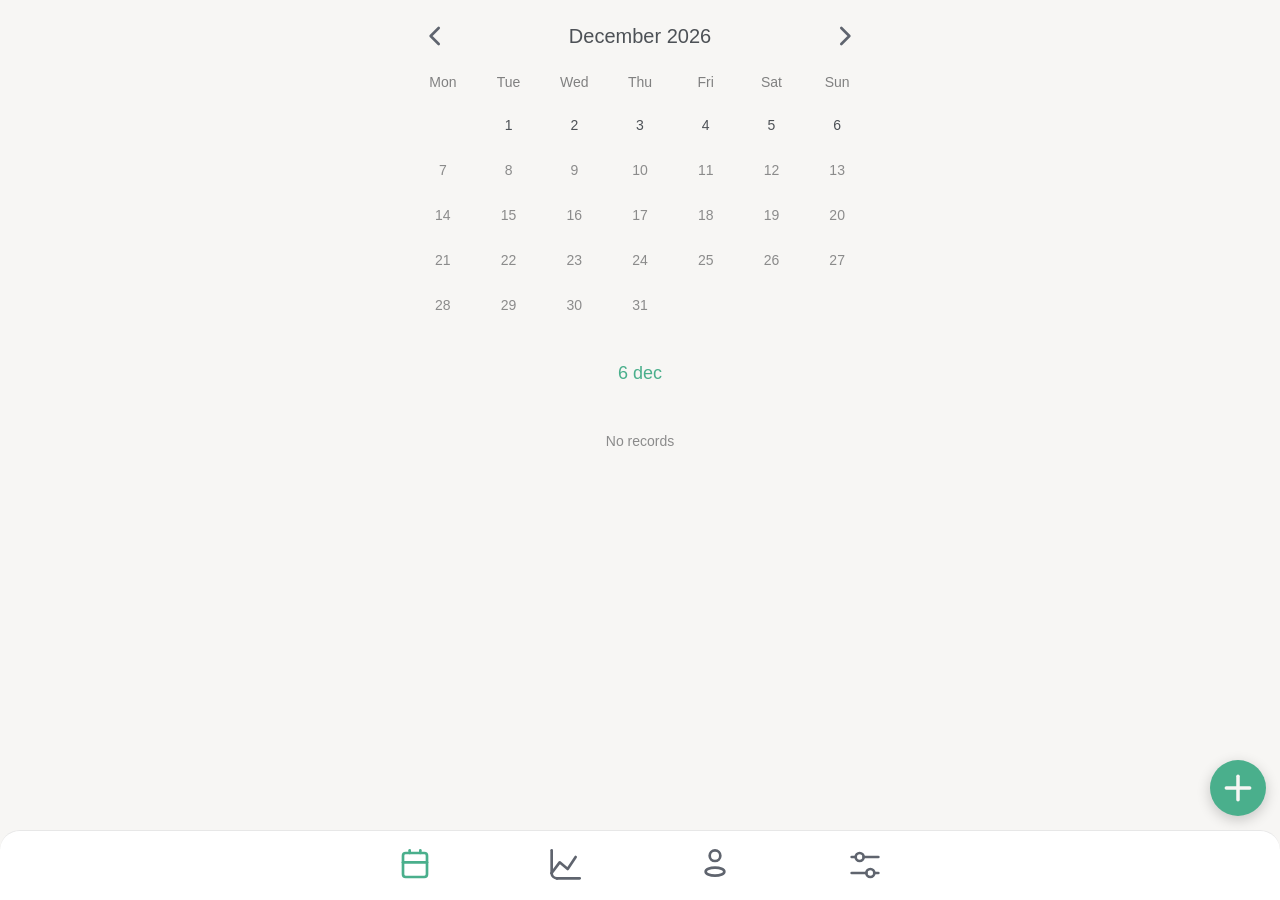
==== commit 7c2aef5a: "fix validate" ====
--- a/index.html
+++ b/index.html
@@ -27,8 +27,11 @@
     <div id="calendar"></div>
     <h3 id="chosen-day" class="accent center"></h3>
     <button id="day-summary" data-i18n-aria-label="dayDetails"></button>
-    <div id="day-logs"></div>
     <div id="day-meals"></div>
+
+    <button id="add-meal" class="fab-add" data-i18n-aria-label="addMeal">
+        <svg><use href="sprite.svg#plus"></use></svg>
+    </button>
 </section>
 
 <!-- ==========================================================================
@@ -210,7 +213,6 @@
     </div>
 
     <div class="card">
-        <h3 data-i18n="macros"></h3>
         <div class="chart" id="macros-chart"></div>
     </div>
 
@@ -319,10 +321,6 @@
 
     <div class="card">
         <h3 data-i18n="micro"></h3>
-        <div class="segment small-segment" id="micro-mode" style="--n:2;--i:0">
-            <button data-mode="radar" class="active" data-i18n="radarMode"></button>
-            <button data-mode="bars" data-i18n="barsMode"></button>
-        </div>
         <div class="chart" id="micro-chart"></div>
     </div>
 </section>
@@ -334,14 +332,132 @@
 <section id="person-page" class="width-500 safe hidden">
     <br/>
 
-    <button id="person" data-i18n-aria-label="person">
-        <svg class="icon"><use href="sprite.svg#person"></use></svg>
-        <span class="row gap-10"></span>
-    </button>
+    <form id="profile" class="pad-20 col gap-15" novalidate autocomplete="off" onsubmit="return false">
+        <div class="row gap-15">
+            <div class="field grow">
+                <label class="label" for="birthdate" data-i18n="birthdate"></label>
+                <input class="input mono" id="birthdate" name="birthdate" type="text" inputmode="numeric"
+                       autocomplete="off" autocapitalize="off" placeholder="31.12.2000" spellcheck="false" maxlength="10">
+            </div>
+            <div class="field grow">
+                <label class="label" data-i18n="sex"></label>
+                <div class="segment" id="sex" style="--n:2;--i:0">
+                    <button type="button" data-sex="female" class="active" data-i18n="female"></button>
+                    <button type="button" data-sex="male" data-i18n="male"></button>
+                </div>
+            </div>
+        </div>
+
+        <div class="row gap-15">
+            <div class="field grow">
+                <label class="label" for="height" data-i18n="height"></label>
+                <div class="unit-field">
+                    <input class="input mono" id="height" type="text" inputmode="numeric" placeholder="175" maxlength="3">
+                    <span class="unit" data-i18n="cm"></span>
+                </div>
+            </div>
+            <div class="field grow">
+                <label class="label" for="weight" data-i18n="weight"></label>
+                <div class="unit-field">
+                    <input class="input mono" id="weight" type="text" inputmode="decimal" placeholder="70" maxlength="5">
+                    <span class="unit" data-i18n="kg"></span>
+                </div>
+            </div>
+        </div>
+
+        <div class="field">
+            <label class="row gap-10" for="activity">
+                <span data-i18n="activity"></span> <span>—</span> <span id="activity-level"></span>
+            </label>
+            <input type="range" id="activity" min="1" max="2" step="0.025" value="1.375">
+        </div>
+
+        <div class="field">
+            <label class="label" data-i18n="goal"></label>
+            <div class="segment" id="goal" style="--n:3;--i:1">
+                <button type="button" data-goal="lose" data-i18n="lose"></button>
+                <button type="button" data-goal="maintain" class="active" data-i18n="maintain"></button>
+                <button type="button" data-goal="gain" data-i18n="gain"></button>
+            </div>
+        </div>
+
+        <div class="row gap-15">
+            <div class="field grow">
+                <label class="label" for="target-sleep" data-i18n="sleep"></label>
+                <div class="unit-field">
+                    <input class="input mono" id="target-sleep" type="text" inputmode="decimal" maxlength="4">
+                    <span class="unit" data-i18n="h"></span>
+                </div>
+            </div>
+            <div class="field grow">
+                <label class="label" for="target-steps" data-i18n="steps"></label>
+                <div class="unit-field">
+                    <input class="input mono" id="target-steps" type="text" inputmode="numeric" maxlength="6">
+                </div>
+            </div>
+        </div>
+
+        <div class="row gap-15">
+            <div class="field grow">
+                <label class="label" for="target-water" data-i18n="water"></label>
+                <div class="unit-field">
+                    <input class="input mono" id="target-water" type="text" inputmode="decimal" maxlength="4">
+                    <span class="unit" data-i18n="l"></span>
+                </div>
+            </div>
+            <div class="field grow">
+                <label class="label" for="target-weight" data-i18n="weight"></label>
+                <div class="unit-field">
+                    <input class="input mono" id="target-weight" type="text" inputmode="decimal" maxlength="5">
+                    <span class="unit" data-i18n="kg"></span>
+                </div>
+            </div>
+        </div>
+
+        <div class="field">
+            <label class="label" data-i18n="macros"></label>
+            <div class="row gap-15">
+                <div class="field grow">
+                    <label class="label" for="macro-protein" data-i18n="protein"></label>
+                    <div class="unit-field">
+                        <input class="input mono" id="macro-protein" type="text" inputmode="numeric" maxlength="3">
+                        <span class="unit">%</span>
+                    </div>
+                </div>
+                <div class="field grow">
+                    <label class="label" for="macro-fat" data-i18n="fat"></label>
+                    <div class="unit-field">
+                        <input class="input mono" id="macro-fat" type="text" inputmode="numeric" maxlength="3">
+                        <span class="unit">%</span>
+                    </div>
+                </div>
+                <div class="field grow">
+                    <label class="label" for="macro-carbs" data-i18n="carbs"></label>
+                    <div class="unit-field">
+                        <input class="input mono" id="macro-carbs" type="text" inputmode="numeric" maxlength="3">
+                        <span class="unit">%</span>
+                    </div>
+                </div>
+            </div>
+        </div>
+
+        <div class="grid-4">
+            <label class="field"><span class="label" data-i18n="kcal"></span><input id="goal-kcal" class="input mono" inputmode="numeric"></label>
+            <label class="field"><span class="label" data-i18n="protein"></span><input id="goal-protein" class="input mono" inputmode="decimal"></label>
+            <label class="field"><span class="label" data-i18n="fat"></span><input id="goal-fat" class="input mono" inputmode="decimal"></label>
+            <label class="field"><span class="label" data-i18n="carbs"></span><input id="goal-carbs" class="input mono" inputmode="decimal"></label>
+        </div>
+        <div class="grid-4">
+            <label class="field"><span class="label" data-i18n="fiber"></span><input id="goal-fiber" class="input mono" inputmode="decimal"></label>
+            <label class="field"><span class="label" data-i18n="sugar"></span><input id="goal-sugar" class="input mono" inputmode="decimal"></label>
+            <label class="field"><span class="label" data-i18n="salt"></span><input id="goal-salt" class="input mono" inputmode="decimal"></label>
+            <label class="field"><span class="label" data-i18n="satFat"></span><input id="goal-satfat" class="input mono" inputmode="decimal"></label>
+        </div>
+        <div class="small help" data-i18n="manualTargetsHint"></div>
+    </form>
 
     <div class="pad-20">
-        <h3 data-i18n="goals"></h3>
-        <div id="goals" class="col gap-8 small"></div>
+        <div id="log-rings" class="row gap-10"></div>
     </div>
 </section>
 
@@ -478,67 +594,6 @@
 
         <button id="close-when" class="right" data-i18n="cancel"></button>
         <button id="apply-when" class="accent">OK</button>
-    </footer>
-</div>
-
-<div id="person-picker" class="sheet" role="dialog" aria-modal="true" data-i18n-aria-label="person">
-    <form id="profile" novalidate autocomplete="off" onsubmit="return false">
-        <div class="row gap-15">
-            <div class="field grow">
-                <label class="label" for="birthdate" data-i18n="birthdate"></label>
-                <input class="input mono" id="birthdate" name="birthdate" type="text" inputmode="numeric"
-                       autocomplete="off" autocapitalize="off" placeholder="31.12.2000" spellcheck="false" maxlength="10">
-            </div>
-            <div class="field grow">
-                <label class="label" data-i18n="sex"></label>
-                <div class="segment" id="sex" style="--n:2;--i:0">
-                    <button type="button" data-sex="female" class="active" data-i18n="female"></button>
-                    <button type="button" data-sex="male" data-i18n="male"></button>
-                </div>
-            </div>
-        </div>
-
-        <div class="row gap-15">
-            <div class="field grow">
-                <label class="label" for="height" data-i18n="height"></label>
-                <div class="unit-field">
-                    <input class="input mono" id="height" type="text" inputmode="numeric" placeholder="175" maxlength="3">
-                    <span class="unit" data-i18n="cm"></span>
-                </div>
-            </div>
-            <div class="field grow">
-                <label class="label" for="weight" data-i18n="weight"></label>
-                <div class="unit-field">
-                    <input class="input mono" id="weight" type="text" inputmode="decimal" placeholder="70" maxlength="5">
-                    <span class="unit" data-i18n="kg"></span>
-                </div>
-            </div>
-        </div>
-
-        <div class="field">
-            <label class="label" data-i18n="activity"></label>
-            <div class="segment" id="activity" style="--n:5;--i:1">
-                <button type="button" data-activity="1.2" data-i18n="activityLevels.0"></button>
-                <button type="button" data-activity="1.375" class="active" data-i18n="activityLevels.1"></button>
-                <button type="button" data-activity="1.55" data-i18n="activityLevels.2"></button>
-                <button type="button" data-activity="1.725" data-i18n="activityLevels.3"></button>
-                <button type="button" data-activity="1.9" data-i18n="activityLevels.4"></button>
-            </div>
-        </div>
-
-        <div class="field">
-            <label class="label" data-i18n="goal"></label>
-            <div class="segment" id="goal" style="--n:3;--i:1">
-                <button type="button" data-goal="lose" data-i18n="lose"></button>
-                <button type="button" data-goal="maintain" class="active" data-i18n="maintain"></button>
-                <button type="button" data-goal="gain" data-i18n="gain"></button>
-            </div>
-        </div>
-    </form>
-
-    <footer>
-        <button id="close-person" class="right" data-i18n="cancel"></button>
-        <button id="apply-person" class="accent">OK</button>
     </footer>
 </div>
 
@@ -563,7 +618,6 @@
         <input id="log-value" class="mono" inputmode="decimal" autocomplete="off" data-i18n-aria-label="value">
         <span id="log-unit"></span>
     </div>
-    <div id="log-quick" class="chips center"></div>
     <footer>
         <button id="close-log" class="right" data-i18n="cancel"></button>
         <button id="apply-log" class="accent">OK</button>
@@ -578,10 +632,6 @@
     <div id="nav">
         <button id="nav-diary" data-page="diary" class="pad-10 active" data-i18n-aria-label="diary" aria-current="page">
             <svg><use href="sprite.svg#diary"></use></svg>
-        </button>
-
-        <button id="add-meal" data-page="meal" class="pad-10" data-i18n-aria-label="addMeal">
-            <svg><use href="sprite.svg#plus"></use></svg>
         </button>
 
         <button id="nav-stats" data-page="stats" class="pad-10" data-i18n-aria-label="stats">
--- a/style.css
+++ b/style.css
@@ -137,6 +137,50 @@
   padding: 10px;
 }
 
+/* Слайдер активности */
+input[type="range"] {
+  width: 100%;
+  height: 32px;
+  margin: 0;
+  padding: 0;
+  appearance: none;
+  background: transparent;
+  cursor: pointer;
+}
+
+input[type="range"]::-webkit-slider-runnable-track {
+  height: 6px;
+  border-radius: 3px;
+  background: var(--head);
+}
+
+input[type="range"]::-webkit-slider-thumb {
+  appearance: none;
+  width: 22px;
+  height: 22px;
+  margin-top: -9px;
+  border-radius: 50%;
+  background: var(--accent);
+  border: 2px solid var(--bg);
+  box-shadow: 0 1px 4px rgba(0, 0, 0, 0.2);
+}
+
+input[type="range"]::-moz-range-track {
+  height: 6px;
+  border-radius: 3px;
+  background: var(--head);
+  border: 1px solid var(--line);
+}
+
+input[type="range"]::-moz-range-thumb {
+  width: 18px;
+  height: 18px;
+  border-radius: 50%;
+  background: var(--accent);
+  border: 2px solid var(--bg);
+  box-shadow: 0 1px 4px rgba(0, 0, 0, 0.2);
+}
+
 input,
 select,
 textarea {
@@ -478,6 +522,12 @@
   gap: 4px;
   min-width: 0;
   flex: 1;
+}
+
+.row-10 {
+  display: flex;
+  flex-direction: row;
+  gap: 10px
 }
 
 .label {
@@ -698,6 +748,29 @@
   box-shadow: none;
 }
 
+/* Кнопка добавления приема пищи на странице дневника */
+.fab-add {
+  position: fixed;
+  right: 14px;
+  bottom: calc(84px + env(safe-area-inset-bottom));
+  z-index: 1;
+  width: 56px;
+  height: 56px;
+  border-radius: 50%;
+  background: var(--accent);
+  color: var(--bg);
+  display: grid;
+  place-items: center;
+  box-shadow: 0 4px 14px rgba(0, 0, 0, 0.2);
+}
+
+.fab-add svg {
+  width: 28px;
+  height: 28px;
+  stroke: var(--bg);
+  stroke-width: 3;
+}
+
 .fab-close {
   position: fixed;
   top: 8px;
@@ -753,7 +826,7 @@
 
 nav > div {
   display: grid;
-  grid-template-columns: repeat(5, 1fr);
+  grid-template-columns: repeat(4, 1fr);
   max-width: 600px;
   margin: 0 auto;
 }
@@ -858,6 +931,11 @@
   color: var(--bg);
 }
 
+/* Дни с приёмами пищи: дата окрашивается цветом оценки здоровья */
+.days > button > span.has-mark {
+  color: var(--mark);
+}
+
 .empty {
   pointer-events: none;
   padding: 24px 0;
@@ -899,29 +977,6 @@
 
 .kcal-bar .labels {
   font-size: 16px;
-}
-
-/* Журналы дня */
-#day-logs {
-  display: grid;
-  grid-template-columns: repeat(4, 1fr);
-  gap: 8px;
-  padding: 4px 20px 12px;
-}
-
-.log-chip {
-  display: flex;
-  flex-direction: column;
-  align-items: center;
-  gap: 4px;
-  padding: 8px 4px;
-  border-radius: var(--radius);
-  background: var(--head);
-  line-height: 1.2;
-}
-
-.log-chip svg {
-  stroke: var(--accent);
 }
 
 /* Список приемов */
@@ -1355,6 +1410,21 @@
 .ring .small {
   line-height: 1.2;
   font-size: 12px;
+}
+
+#log-rings {
+  flex-wrap: wrap;
+  justify-content: space-around;
+  margin-bottom: 20px;
+}
+
+#log-rings .ring {
+  background: none;
+  border: 0;
+  padding: 0;
+  font: inherit;
+  color: inherit;
+  cursor: pointer;
 }
 
 #day-meal-shares .share {
@@ -1587,26 +1657,7 @@
   stroke-width: 1;
 }
 
-.chart .grid-poly {
-  fill: none;
-  stroke: var(--line);
-}
-
-.chart .normal-poly {
-  fill: none;
-  stroke: var(--help);
-  stroke-width: 1.5;
-  stroke-dasharray: 4 4;
-}
-
-.chart .radar-shape {
-  fill: var(--accent);
-  fill-opacity: 0.12;
-  stroke: var(--accent);
-  stroke-width: 2;
-}
-
-/* Легенда */
+/* Legend */
 .legend {
   display: flex;
   flex-wrap: wrap;
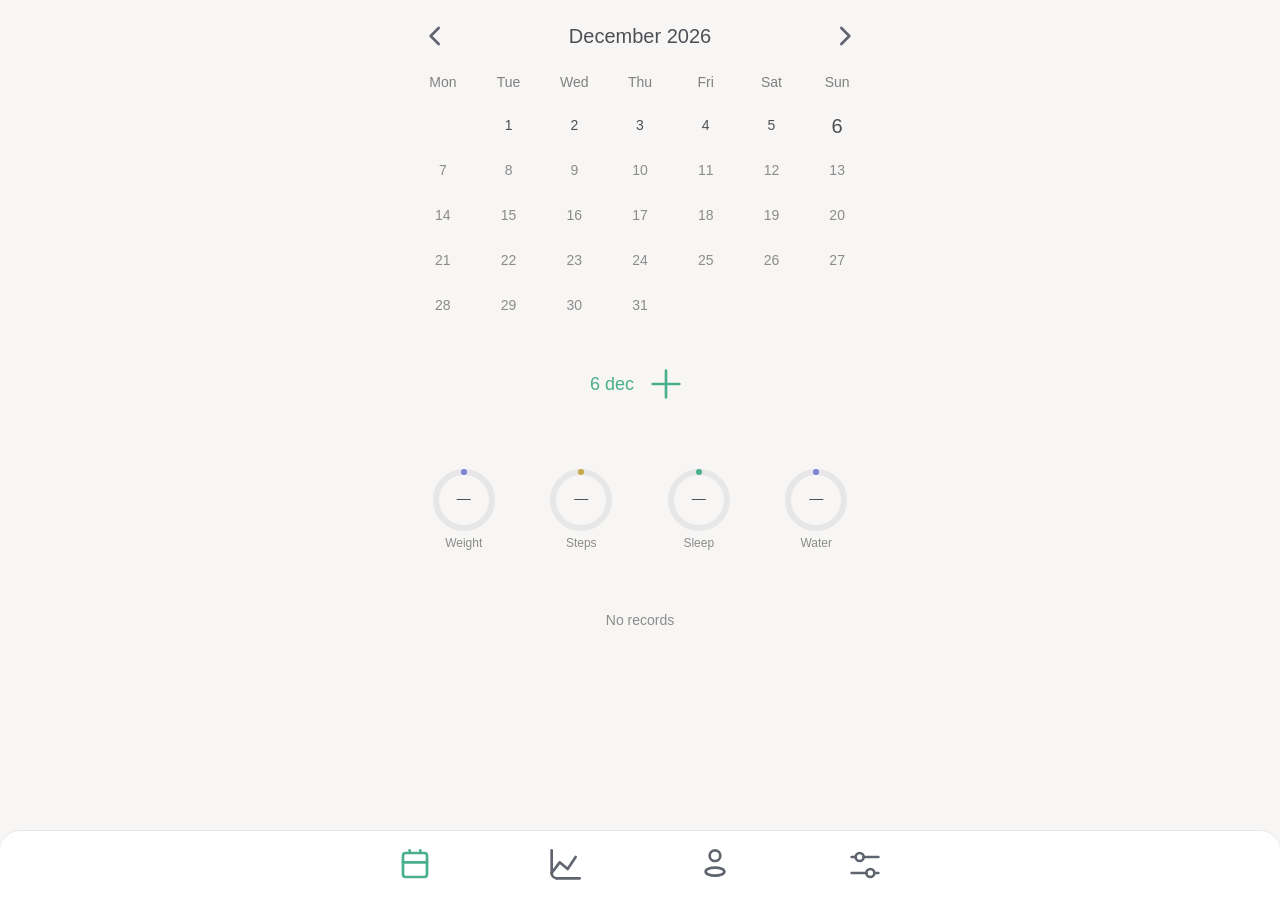
==== commit 38df8b33: "fix validate" ====
--- a/index.html
+++ b/index.html
@@ -25,13 +25,15 @@
 
 <section id="diary-page" class="width-500 safe">
     <div id="calendar"></div>
-    <h3 id="chosen-day" class="accent center"></h3>
-    <button id="day-summary" data-i18n-aria-label="dayDetails"></button>
+    <div class="chosen-day-row">
+        <h3 id="chosen-day" class="accent"></h3>
+        <button id="add-meal" class="icon-button" data-i18n-aria-label="addMeal">
+            <svg><use href="sprite.svg#plus"></use></svg>
+        </button>
+    </div>
+    <div id="day-rings" class="row gap-10 pad-20"></div>
+    <div id="log-rings" class="row gap-10 pad-20"></div>
     <div id="day-meals"></div>
-
-    <button id="add-meal" class="fab-add" data-i18n-aria-label="addMeal">
-        <svg><use href="sprite.svg#plus"></use></svg>
-    </button>
 </section>
 
 <!-- ==========================================================================
@@ -455,10 +457,6 @@
         </div>
         <div class="small help" data-i18n="manualTargetsHint"></div>
     </form>
-
-    <div class="pad-20">
-        <div id="log-rings" class="row gap-10"></div>
-    </div>
 </section>
 
 <section id="settings-page" class="width-500 safe hidden">
--- a/style.css
+++ b/style.css
@@ -748,27 +748,18 @@
   box-shadow: none;
 }
 
-/* Кнопка добавления приема пищи на странице дневника */
-.fab-add {
-  position: fixed;
-  right: 14px;
-  bottom: calc(84px + env(safe-area-inset-bottom));
-  z-index: 1;
-  width: 56px;
-  height: 56px;
-  border-radius: 50%;
-  background: var(--accent);
-  color: var(--bg);
-  display: grid;
-  place-items: center;
-  box-shadow: 0 4px 14px rgba(0, 0, 0, 0.2);
-}
-
-.fab-add svg {
-  width: 28px;
-  height: 28px;
-  stroke: var(--bg);
-  stroke-width: 3;
+/* Дата и кнопка добавления приема пищи */
+.chosen-day-row {
+  display: flex;
+  align-items: center;
+  justify-content: center;
+  gap: 8px;
+  width: fit-content;
+  margin: 0 auto;
+}
+
+.chosen-day-row .icon-button svg {
+  stroke: var(--accent);
 }
 
 .fab-close {
@@ -993,7 +984,6 @@
   padding: 12px 20px;
   text-align: left;
   line-height: 1.3;
-  border-top: 1px solid var(--line);
 }
 
 .meal .row svg {
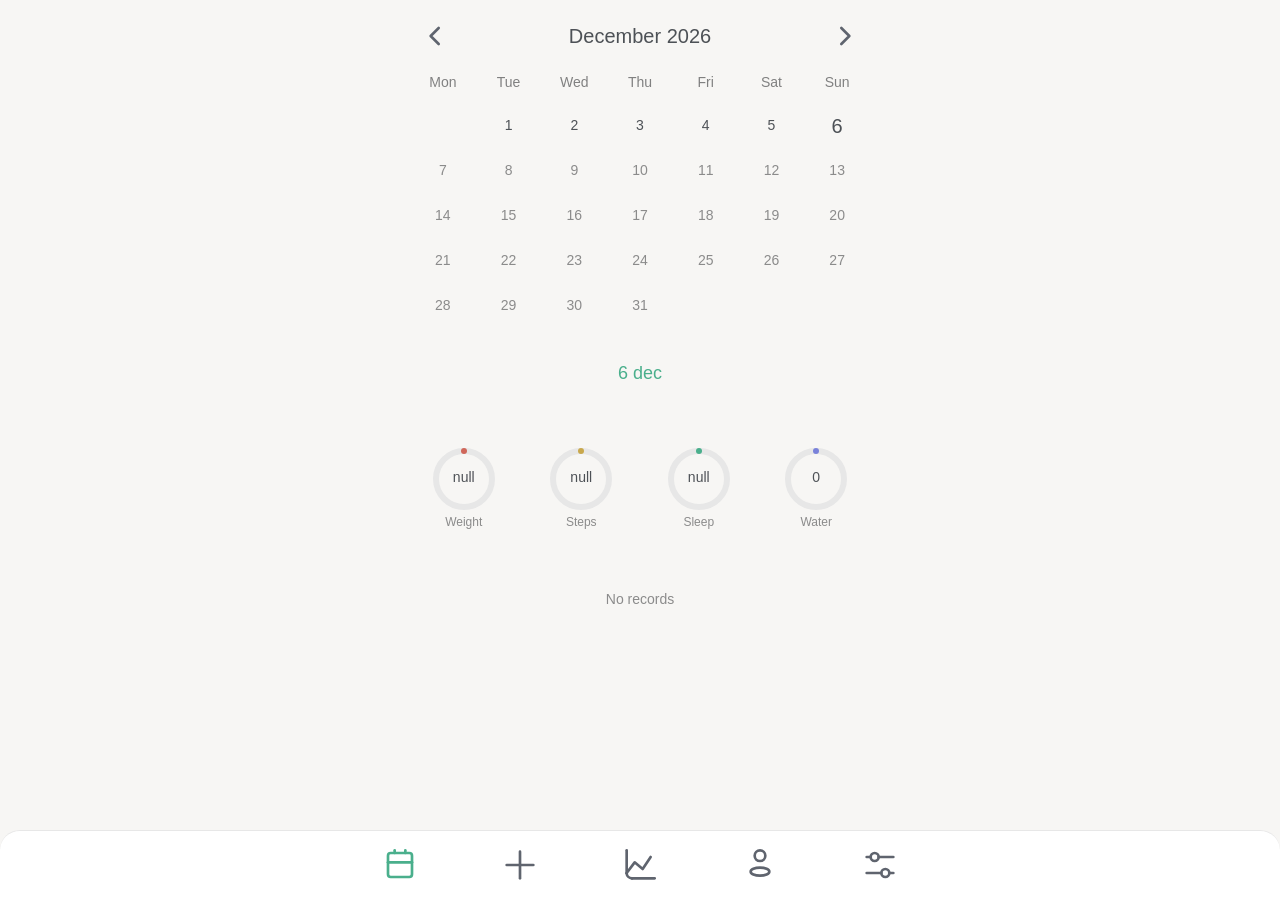
==== commit b753e8f8: "fix validate" ====
--- a/index.html
+++ b/index.html
@@ -2,7 +2,8 @@
 <html lang="ru">
 <head>
     <meta charset="UTF-8"/>
-    <meta name="viewport" content="width=device-width, initial-scale=1.0, shrink-to-fit=no, interactive-widget=resizes-content"/>
+    <meta name="viewport"
+          content="width=device-width, initial-scale=1.0, shrink-to-fit=no, interactive-widget=resizes-content"/>
     <meta name="mobile-web-app-capable" content="yes"/>
     <meta name="theme-color" content="#f7f6f4" media="(prefers-color-scheme: light)"/>
     <meta name="theme-color" content="#2a2a2a" media="(prefers-color-scheme: dark)"/>
@@ -25,15 +26,11 @@
 
 <section id="diary-page" class="width-500 safe">
     <div id="calendar"></div>
-    <div class="chosen-day-row">
-        <h3 id="chosen-day" class="accent"></h3>
-        <button id="add-meal" class="icon-button" data-i18n-aria-label="addMeal">
-            <svg><use href="sprite.svg#plus"></use></svg>
-        </button>
-    </div>
+    <h3 id="chosen-day" class="accent center"></h3>
     <div id="day-rings" class="row gap-10 pad-20"></div>
     <div id="log-rings" class="row gap-10 pad-20"></div>
     <div id="day-meals"></div>
+    <div id="day-micro" class="h-list pad-20"></div>
 </section>
 
 <!-- ==========================================================================
@@ -52,23 +49,34 @@
             <div class="input-row">
                 <div class="text-field">
                     <textarea id="meal-text" class="input" rows="1" maxlength="200" autocomplete="off"
-                              data-i18n-placeholder="parsePlaceholder" data-i18n-aria-label="parsePlaceholder"></textarea>
+                              data-i18n-placeholder="parsePlaceholder"
+                              data-i18n-aria-label="parsePlaceholder"></textarea>
                     <button id="clear-text" class="clear hidden" data-i18n-aria-label="clear">
-                        <svg class="tool"><use href="sprite.svg#close"></use></svg>
+                        <svg class="tool">
+                            <use href="sprite.svg#close"></use>
+                        </svg>
                     </button>
                 </div>
                 <div class="input-actions">
                     <button id="icon-photo" class="icon-button needs-photos" data-i18n-aria-label="photo">
-                        <svg class="tool"><use href="sprite.svg#camera"></use></svg>
+                        <svg class="tool">
+                            <use href="sprite.svg#camera"></use>
+                        </svg>
                     </button>
                     <button id="icon-voice" class="icon-button" data-i18n-aria-label="voice">
-                        <svg class="tool"><use href="sprite.svg#mic"></use></svg>
+                        <svg class="tool">
+                            <use href="sprite.svg#mic"></use>
+                        </svg>
                     </button>
                     <button id="icon-search" class="icon-button" data-i18n-aria-label="search">
-                        <svg class="tool"><use href="sprite.svg#search"></use></svg>
+                        <svg class="tool">
+                            <use href="sprite.svg#search"></use>
+                        </svg>
                     </button>
                     <button id="icon-star" class="icon-button" data-i18n-aria-label="favorites">
-                        <svg class="tool"><use href="sprite.svg#star"></use></svg>
+                        <svg class="tool">
+                            <use href="sprite.svg#star"></use>
+                        </svg>
                     </button>
                 </div>
                 <input id="photo-input" type="file" accept="image/*" capture="environment" hidden>
@@ -97,10 +105,14 @@
     </div>
 
     <button id="confirm" class="fab-round" disabled aria-label="">
-        <svg><use href="sprite.svg#save"></use></svg>
+        <svg>
+            <use href="sprite.svg#save"></use>
+        </svg>
     </button>
     <button id="cancel" class="fab-close" data-i18n-aria-label="close">
-        <svg><use href="sprite.svg#cancel"></use></svg>
+        <svg>
+            <use href="sprite.svg#cancel"></use>
+        </svg>
     </button>
 </section>
 
@@ -137,21 +149,40 @@
             </div>
 
             <div class="grid-4">
-                <label class="field"><span class="label" data-i18n="kcal"></span><input id="dish-kcal" class="input mono" inputmode="decimal"></label>
-                <label class="field"><span class="label" data-i18n="protein"></span><input id="dish-protein" class="input mono" inputmode="decimal"></label>
-                <label class="field"><span class="label" data-i18n="fat"></span><input id="dish-fat" class="input mono" inputmode="decimal"></label>
-                <label class="field"><span class="label" data-i18n="carbs"></span><input id="dish-carbs" class="input mono" inputmode="decimal"></label>
+                <label class="field"><span class="label" data-i18n="kcal"></span><input id="dish-kcal"
+                                                                                        class="input mono"
+                                                                                        inputmode="decimal"></label>
+                <label class="field"><span class="label" data-i18n="protein"></span><input id="dish-protein"
+                                                                                           class="input mono"
+                                                                                           inputmode="decimal"></label>
+                <label class="field"><span class="label" data-i18n="fat"></span><input id="dish-fat" class="input mono"
+                                                                                       inputmode="decimal"></label>
+                <label class="field"><span class="label" data-i18n="carbs"></span><input id="dish-carbs"
+                                                                                         class="input mono"
+                                                                                         inputmode="decimal"></label>
             </div>
 
             <button id="toggle-micro" class="left accent small"></button>
             <div id="dish-micro" class="col gap-10 hidden">
                 <div class="grid-4">
-                    <label class="field"><span class="label" data-i18n="fiber"></span><input id="dish-fiber" class="input mono" inputmode="decimal"></label>
-                    <label class="field"><span class="label" data-i18n="sugar"></span><input id="dish-sugar" class="input mono" inputmode="decimal"></label>
-                    <label class="field"><span class="label" data-i18n="freeSugar"></span><input id="dish-freeSugar" class="input mono" inputmode="decimal"></label>
-                    <label class="field"><span class="label" data-i18n="salt"></span><input id="dish-salt" class="input mono" inputmode="decimal"></label>
-                    <label class="field"><span class="label" data-i18n="satFat"></span><input id="dish-satFat" class="input mono" inputmode="decimal"></label>
-                    <label class="field"><span class="label" data-i18n="transFat"></span><input id="dish-transFat" class="input mono" inputmode="decimal"></label>
+                    <label class="field"><span class="label" data-i18n="fiber"></span><input id="dish-fiber"
+                                                                                             class="input mono"
+                                                                                             inputmode="decimal"></label>
+                    <label class="field"><span class="label" data-i18n="sugar"></span><input id="dish-sugar"
+                                                                                             class="input mono"
+                                                                                             inputmode="decimal"></label>
+                    <label class="field"><span class="label" data-i18n="freeSugar"></span><input id="dish-freeSugar"
+                                                                                                 class="input mono"
+                                                                                                 inputmode="decimal"></label>
+                    <label class="field"><span class="label" data-i18n="salt"></span><input id="dish-salt"
+                                                                                            class="input mono"
+                                                                                            inputmode="decimal"></label>
+                    <label class="field"><span class="label" data-i18n="satFat"></span><input id="dish-satFat"
+                                                                                              class="input mono"
+                                                                                              inputmode="decimal"></label>
+                    <label class="field"><span class="label" data-i18n="transFat"></span><input id="dish-transFat"
+                                                                                                class="input mono"
+                                                                                                inputmode="decimal"></label>
                 </div>
                 <div id="dish-micro-source" class="small help"></div>
                 <div class="small help" data-i18n="microPerServing"></div>
@@ -181,7 +212,9 @@
 
     <button id="dish-save" class="fab-primary" data-i18n="save" disabled></button>
     <button id="dish-cancel" class="fab-close" data-i18n-aria-label="cancel">
-        <svg><use href="sprite.svg#cancel"></use></svg>
+        <svg>
+            <use href="sprite.svg#cancel"></use>
+        </svg>
     </button>
 </section>
 
@@ -199,11 +232,15 @@
 
     <div id="range">
         <button type="button" data-add="-1" data-i18n-aria-label="previousPeriod">
-            <svg><use href="sprite.svg#prev"></use></svg>
+            <svg>
+                <use href="sprite.svg#prev"></use>
+            </svg>
         </button>
         <span id="range-label"></span>
         <button type="button" data-add="1" data-i18n-aria-label="nextPeriod">
-            <svg><use href="sprite.svg#next"></use></svg>
+            <svg>
+                <use href="sprite.svg#next"></use>
+            </svg>
         </button>
     </div>
 
@@ -339,7 +376,8 @@
             <div class="field grow">
                 <label class="label" for="birthdate" data-i18n="birthdate"></label>
                 <input class="input mono" id="birthdate" name="birthdate" type="text" inputmode="numeric"
-                       autocomplete="off" autocapitalize="off" placeholder="31.12.2000" spellcheck="false" maxlength="10">
+                       autocomplete="off" autocapitalize="off" placeholder="31.12.2000" spellcheck="false"
+                       maxlength="10">
             </div>
             <div class="field grow">
                 <label class="label" data-i18n="sex"></label>
@@ -354,14 +392,16 @@
             <div class="field grow">
                 <label class="label" for="height" data-i18n="height"></label>
                 <div class="unit-field">
-                    <input class="input mono" id="height" type="text" inputmode="numeric" placeholder="175" maxlength="3">
+                    <input class="input mono" id="height" type="text" inputmode="numeric" placeholder="175"
+                           maxlength="3">
                     <span class="unit" data-i18n="cm"></span>
                 </div>
             </div>
             <div class="field grow">
                 <label class="label" for="weight" data-i18n="weight"></label>
                 <div class="unit-field">
-                    <input class="input mono" id="weight" type="text" inputmode="decimal" placeholder="70" maxlength="5">
+                    <input class="input mono" id="weight" type="text" inputmode="decimal" placeholder="70"
+                           maxlength="5">
                     <span class="unit" data-i18n="kg"></span>
                 </div>
             </div>
@@ -444,16 +484,26 @@
         </div>
 
         <div class="grid-4">
-            <label class="field"><span class="label" data-i18n="kcal"></span><input id="goal-kcal" class="input mono" inputmode="numeric"></label>
-            <label class="field"><span class="label" data-i18n="protein"></span><input id="goal-protein" class="input mono" inputmode="decimal"></label>
-            <label class="field"><span class="label" data-i18n="fat"></span><input id="goal-fat" class="input mono" inputmode="decimal"></label>
-            <label class="field"><span class="label" data-i18n="carbs"></span><input id="goal-carbs" class="input mono" inputmode="decimal"></label>
+            <label class="field"><span class="label" data-i18n="kcal"></span><input id="goal-kcal" class="input mono"
+                                                                                    inputmode="numeric"></label>
+            <label class="field"><span class="label" data-i18n="protein"></span><input id="goal-protein"
+                                                                                       class="input mono"
+                                                                                       inputmode="decimal"></label>
+            <label class="field"><span class="label" data-i18n="fat"></span><input id="goal-fat" class="input mono"
+                                                                                   inputmode="decimal"></label>
+            <label class="field"><span class="label" data-i18n="carbs"></span><input id="goal-carbs" class="input mono"
+                                                                                     inputmode="decimal"></label>
         </div>
         <div class="grid-4">
-            <label class="field"><span class="label" data-i18n="fiber"></span><input id="goal-fiber" class="input mono" inputmode="decimal"></label>
-            <label class="field"><span class="label" data-i18n="sugar"></span><input id="goal-sugar" class="input mono" inputmode="decimal"></label>
-            <label class="field"><span class="label" data-i18n="salt"></span><input id="goal-salt" class="input mono" inputmode="decimal"></label>
-            <label class="field"><span class="label" data-i18n="satFat"></span><input id="goal-satfat" class="input mono" inputmode="decimal"></label>
+            <label class="field"><span class="label" data-i18n="fiber"></span><input id="goal-fiber" class="input mono"
+                                                                                     inputmode="decimal"></label>
+            <label class="field"><span class="label" data-i18n="sugar"></span><input id="goal-sugar" class="input mono"
+                                                                                     inputmode="decimal"></label>
+            <label class="field"><span class="label" data-i18n="salt"></span><input id="goal-salt" class="input mono"
+                                                                                    inputmode="decimal"></label>
+            <label class="field"><span class="label" data-i18n="satFat"></span><input id="goal-satFat"
+                                                                                      class="input mono"
+                                                                                      inputmode="decimal"></label>
         </div>
         <div class="small help" data-i18n="manualTargetsHint"></div>
     </form>
@@ -466,33 +516,45 @@
     </div>
 
     <a href="https://pay.cloudtips.ru/p/9e3a23d6" target="_blank" rel="noopener">
-        <svg class="icon"><use href="sprite.svg#heart"></use></svg>
+        <svg class="icon">
+            <use href="sprite.svg#heart"></use>
+        </svg>
         <span data-i18n="support"></span>
     </a>
 
     <a href="mailto:yuzhakov.gleb@gmail.com?subject=FoodDiary">
-        <svg class="icon"><use href="sprite.svg#chat"></use></svg>
+        <svg class="icon">
+            <use href="sprite.svg#chat"></use>
+        </svg>
         <span data-i18n="mailTo"></span>
     </a>
 
     <a href="privacy.html" target="_blank">
-        <svg class="icon"><use href="sprite.svg#shield"></use></svg>
+        <svg class="icon">
+            <use href="sprite.svg#shield"></use>
+        </svg>
         <span data-i18n="privacy"></span>
     </a>
 
     <button id="export">
-        <svg class="icon"><use href="sprite.svg#download"></use></svg>
+        <svg class="icon">
+            <use href="sprite.svg#download"></use>
+        </svg>
         <span data-i18n="exportData"></span>
     </button>
 
     <button id="import">
-        <svg class="icon"><use href="sprite.svg#upload"></use></svg>
+        <svg class="icon">
+            <use href="sprite.svg#upload"></use>
+        </svg>
         <span data-i18n="importData"></span>
     </button>
     <input id="import-input" type="file" accept="application/json,.json" hidden>
 
     <button id="reset">
-        <svg class="icon"><use href="sprite.svg#reset"></use></svg>
+        <svg class="icon">
+            <use href="sprite.svg#reset"></use>
+        </svg>
         <span data-i18n="reset"></span>
     </button>
 </section>
@@ -508,7 +570,9 @@
         <input id="search-input" class="input" type="text" autocomplete="off" enterkeyhint="search"
                data-i18n-placeholder="searchPlaceholder" data-i18n-aria-label="search">
         <button id="search-clear" class="clear" data-i18n-aria-label="clear">
-            <svg class="tool"><use href="sprite.svg#close"></use></svg>
+            <svg class="tool">
+                <use href="sprite.svg#close"></use>
+            </svg>
         </button>
     </div>
     <div id="search-tabs" class="chips scroll-x"></div>
@@ -583,11 +647,15 @@
 
     <footer>
         <button id="when-prev" data-i18n-aria-label="previous">
-            <svg><use href="sprite.svg#prev"></use></svg>
+            <svg>
+                <use href="sprite.svg#prev"></use>
+            </svg>
         </button>
 
         <button id="when-next" data-i18n-aria-label="next">
-            <svg><use href="sprite.svg#next"></use></svg>
+            <svg>
+                <use href="sprite.svg#next"></use>
+            </svg>
         </button>
 
         <button id="close-when" class="right" data-i18n="cancel"></button>
@@ -595,20 +663,6 @@
     </footer>
 </div>
 
-<div id="stats-sheet" class="sheet tall" role="dialog" aria-modal="true" data-i18n-aria-label="dayDetails">
-    <h3 id="stats-sheet-title" class="center"></h3>
-    <div class="sheet-scroll col gap-20">
-        <div id="day-rings"></div>
-        <div>
-            <h3 data-i18n="micronutrients"></h3>
-            <div id="day-micro" class="h-list"></div>
-        </div>
-        <div>
-            <h3 data-i18n="mealsTitle"></h3>
-            <div id="day-meal-shares" class="col gap-8"></div>
-        </div>
-    </div>
-</div>
 
 <div id="log-sheet" class="sheet" role="dialog" aria-modal="true">
     <h3 id="log-title" class="center"></h3>
@@ -617,6 +671,8 @@
         <span id="log-unit"></span>
     </div>
     <footer>
+        <button id="log-minus" class="left">−</button>
+        <button id="log-plus" class="left">+</button>
         <button id="close-log" class="right" data-i18n="cancel"></button>
         <button id="apply-log" class="accent">OK</button>
     </footer>
@@ -629,19 +685,33 @@
 <nav id="nav-bar" data-i18n-aria-label="mainNavigation">
     <div id="nav">
         <button id="nav-diary" data-page="diary" class="pad-10 active" data-i18n-aria-label="diary" aria-current="page">
-            <svg><use href="sprite.svg#diary"></use></svg>
+            <svg>
+                <use href="sprite.svg#diary"></use>
+            </svg>
+        </button>
+
+        <button id="add-meal" class="pad-10" data-i18n-aria-label="addMeal">
+            <svg>
+                <use href="sprite.svg#plus"></use>
+            </svg>
         </button>
 
         <button id="nav-stats" data-page="stats" class="pad-10" data-i18n-aria-label="stats">
-            <svg><use href="sprite.svg#stats"></use></svg>
+            <svg>
+                <use href="sprite.svg#stats"></use>
+            </svg>
         </button>
 
         <button id="nav-person" data-page="person" class="pad-10" data-i18n-aria-label="person">
-            <svg><use href="sprite.svg#person"></use></svg>
+            <svg>
+                <use href="sprite.svg#person"></use>
+            </svg>
         </button>
 
         <button id="nav-settings" data-page="settings" class="pad-10" data-i18n-aria-label="settings">
-            <svg><use href="sprite.svg#settings"></use></svg>
+            <svg>
+                <use href="sprite.svg#settings"></use>
+            </svg>
         </button>
     </div>
 </nav>
--- a/style.css
+++ b/style.css
@@ -18,6 +18,7 @@
 
   --accent: #4aaf8c;
   --radius: 12px;
+  --value: 50%;
 
   /* Категориальная палитра графиков (проверена валидатором) */
   --c1: #c9a84c;
@@ -138,47 +139,56 @@
 }
 
 /* Слайдер активности */
-input[type="range"] {
-  width: 100%;
-  height: 32px;
-  margin: 0;
-  padding: 0;
-  appearance: none;
-  background: transparent;
-  cursor: pointer;
-}
-
-input[type="range"]::-webkit-slider-runnable-track {
-  height: 6px;
-  border-radius: 3px;
-  background: var(--head);
-}
-
-input[type="range"]::-webkit-slider-thumb {
-  appearance: none;
-  width: 22px;
-  height: 22px;
-  margin-top: -9px;
-  border-radius: 50%;
-  background: var(--accent);
-  border: 2px solid var(--bg);
-  box-shadow: 0 1px 4px rgba(0, 0, 0, 0.2);
-}
-
-input[type="range"]::-moz-range-track {
-  height: 6px;
-  border-radius: 3px;
-  background: var(--head);
-  border: 1px solid var(--line);
-}
-
-input[type="range"]::-moz-range-thumb {
-  width: 18px;
-  height: 18px;
-  border-radius: 50%;
-  background: var(--accent);
-  border: 2px solid var(--bg);
-  box-shadow: 0 1px 4px rgba(0, 0, 0, 0.2);
+/* Слайдер */
+input[type=range] {
+    width: 100%;
+    height: 32px;
+    appearance: none;
+    -webkit-appearance: none;
+    background: transparent;
+    cursor: pointer;
+    accent-color: var(--accent);
+}
+
+input[type=range]::-webkit-slider-runnable-track {
+    height: 3px;
+    border-radius: 2px;
+    background: linear-gradient(
+            to right,
+            var(--accent) 0%,
+            var(--accent) var(--value, 50%),
+            var(--line) var(--value, 50%),
+            var(--line) 100%
+    );
+}
+
+input[type=range]::-webkit-slider-thumb {
+    width: 20px;
+    height: 20px;
+    margin-top: -8px;
+    border: 0;
+    border-radius: 50%;
+    background: var(--accent);
+    appearance: none;
+    -webkit-appearance: none;
+    transition: transform 120ms ease;
+}
+
+input[type=range]:active::-webkit-slider-thumb { transform: scale(1.15); }
+
+input[type=range]::-moz-range-track {
+    height: 3px;
+    border-radius: 2px;
+    background: var(--bg);
+}
+
+input[type=range]::-moz-range-thumb {
+    width: 20px;
+    height: 20px;
+    border: 0;
+    border-radius: 50%;
+    background: var(--accent);
+    transition: transform 120ms ease;
 }
 
 input,
@@ -748,20 +758,6 @@
   box-shadow: none;
 }
 
-/* Дата и кнопка добавления приема пищи */
-.chosen-day-row {
-  display: flex;
-  align-items: center;
-  justify-content: center;
-  gap: 8px;
-  width: fit-content;
-  margin: 0 auto;
-}
-
-.chosen-day-row .icon-button svg {
-  stroke: var(--accent);
-}
-
 .fab-close {
   position: fixed;
   top: 8px;
@@ -817,7 +813,7 @@
 
 nav > div {
   display: grid;
-  grid-template-columns: repeat(4, 1fr);
+  grid-template-columns: repeat(5, 1fr);
   max-width: 600px;
   margin: 0 auto;
 }
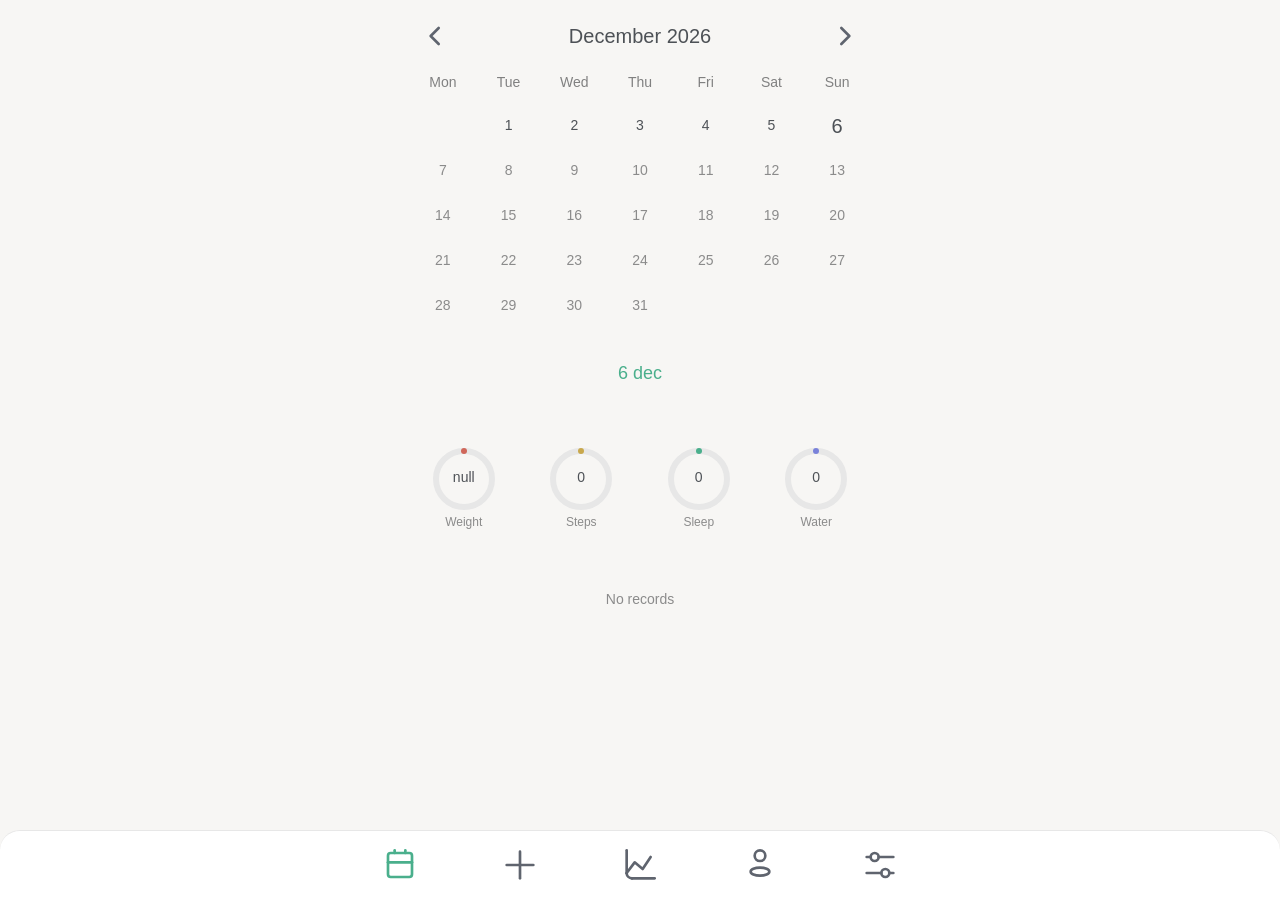
==== commit 2ea6a8f6: "manual refactor" ====
--- a/index.html
+++ b/index.html
@@ -252,6 +252,7 @@
     </div>
 
     <div class="card">
+        <h3 data-i18n="macros"></h3>
         <div class="chart" id="macros-chart"></div>
     </div>
 
@@ -359,7 +360,6 @@
     <h2 class="group" data-i18n="micro"></h2>
 
     <div class="card">
-        <h3 data-i18n="micro"></h3>
         <div class="chart" id="micro-chart"></div>
     </div>
 </section>
@@ -444,7 +444,7 @@
                 <label class="label" for="target-water" data-i18n="water"></label>
                 <div class="unit-field">
                     <input class="input mono" id="target-water" type="text" inputmode="decimal" maxlength="4">
-                    <span class="unit" data-i18n="l"></span>
+                    <span class="unit" data-i18n="ml"></span>
                 </div>
             </div>
             <div class="field grow">
@@ -452,33 +452,6 @@
                 <div class="unit-field">
                     <input class="input mono" id="target-weight" type="text" inputmode="decimal" maxlength="5">
                     <span class="unit" data-i18n="kg"></span>
-                </div>
-            </div>
-        </div>
-
-        <div class="field">
-            <label class="label" data-i18n="macros"></label>
-            <div class="row gap-15">
-                <div class="field grow">
-                    <label class="label" for="macro-protein" data-i18n="protein"></label>
-                    <div class="unit-field">
-                        <input class="input mono" id="macro-protein" type="text" inputmode="numeric" maxlength="3">
-                        <span class="unit">%</span>
-                    </div>
-                </div>
-                <div class="field grow">
-                    <label class="label" for="macro-fat" data-i18n="fat"></label>
-                    <div class="unit-field">
-                        <input class="input mono" id="macro-fat" type="text" inputmode="numeric" maxlength="3">
-                        <span class="unit">%</span>
-                    </div>
-                </div>
-                <div class="field grow">
-                    <label class="label" for="macro-carbs" data-i18n="carbs"></label>
-                    <div class="unit-field">
-                        <input class="input mono" id="macro-carbs" type="text" inputmode="numeric" maxlength="3">
-                        <span class="unit">%</span>
-                    </div>
                 </div>
             </div>
         </div>
@@ -505,7 +478,6 @@
                                                                                       class="input mono"
                                                                                       inputmode="decimal"></label>
         </div>
-        <div class="small help" data-i18n="manualTargetsHint"></div>
     </form>
 </section>
 
@@ -671,8 +643,8 @@
         <span id="log-unit"></span>
     </div>
     <footer>
-        <button id="log-minus" class="left">−</button>
-        <button id="log-plus" class="left">+</button>
+        <button id="log-minus" class="left" data-i18n-aria-label="minus"><svg><use href="sprite.svg#minus"></use></svg></button>
+        <button id="log-plus" class="left" data-i18n-aria-label="plus"><svg><use href="sprite.svg#plus"></use></svg></button>
         <button id="close-log" class="right" data-i18n="cancel"></button>
         <button id="apply-log" class="accent">OK</button>
     </footer>
--- a/style.css
+++ b/style.css
@@ -333,7 +333,7 @@
   top: 50%;
   transform: translate(-50%, -50%);
   border-radius: 50%;
-  opacity: 0.7;
+  opacity: 0.5;
   z-index: 0;
 }
 
